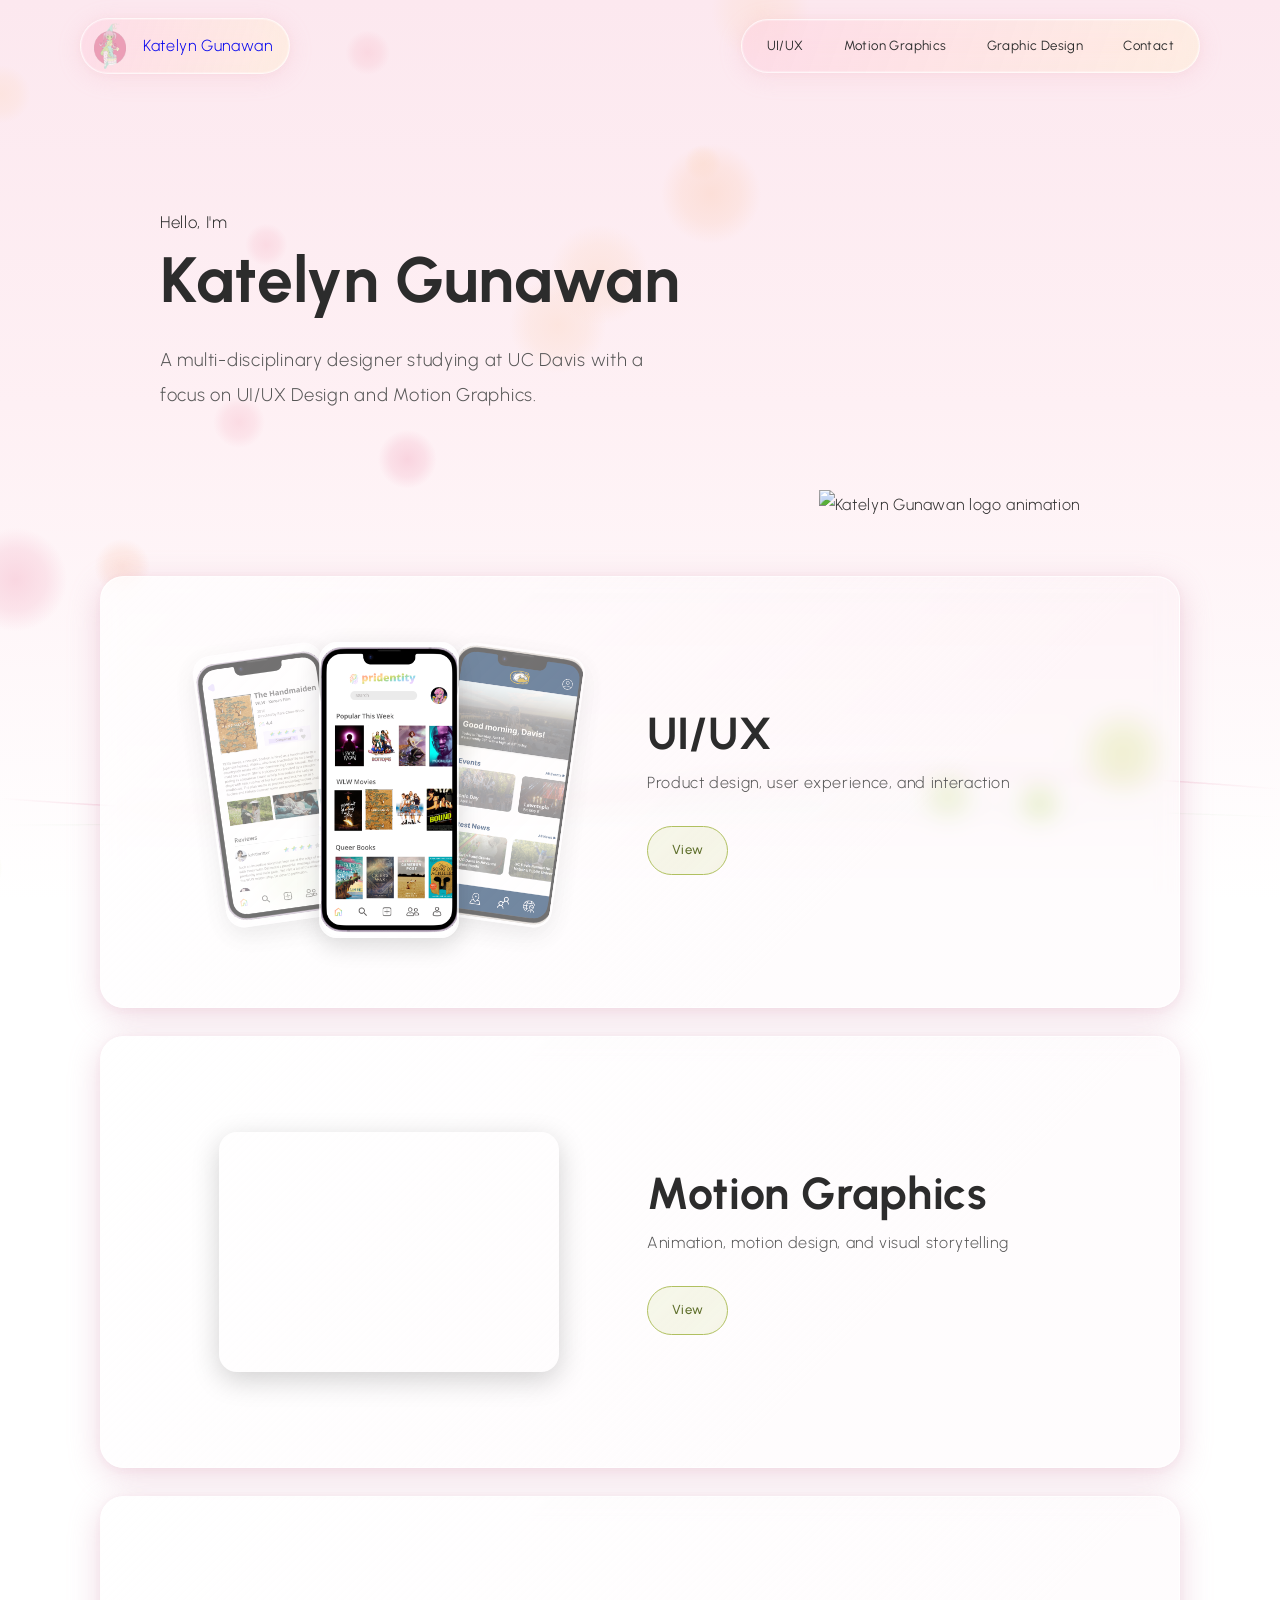
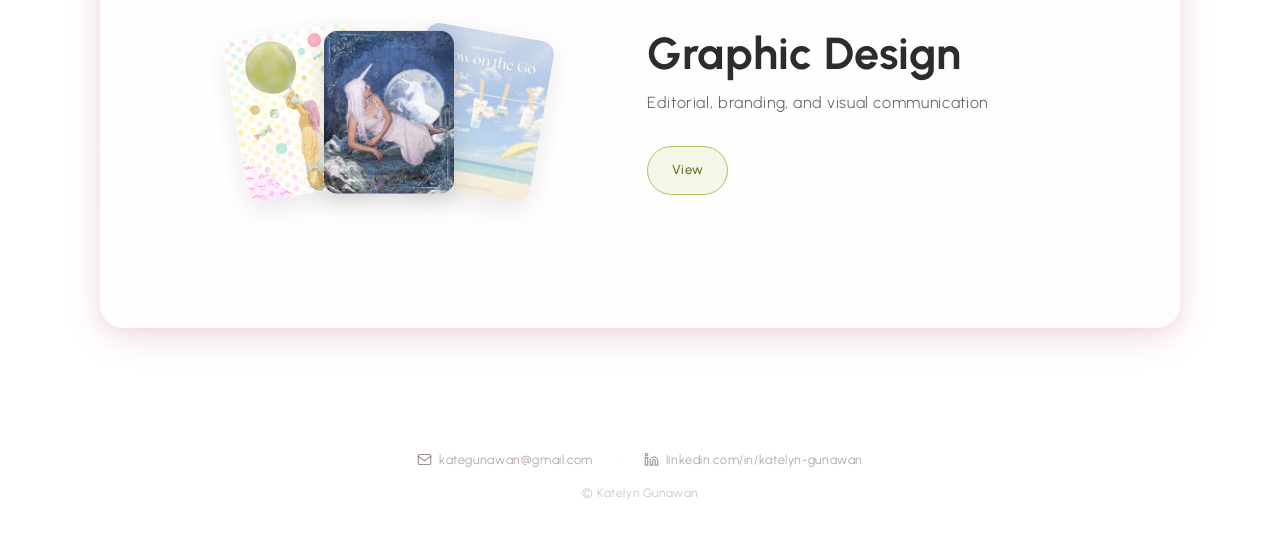
==== index.html @ 8eac316d "Update index.html" ====
<!DOCTYPE html>
<html lang="en">
<head>
  <meta charset="UTF-8" />
  <meta name="viewport" content="width=device-width, initial-scale=1.0" />
  <title>Katelyn Gunawan</title>
  <link rel="preconnect" href="https://fonts.googleapis.com" />
  <link rel="preconnect" href="https://fonts.gstatic.com" crossorigin />
  <link href="https://fonts.googleapis.com/css2?family=Urbanist:wght@300;400;500;600;700&display=swap" rel="stylesheet" />
  <style>
    *, *::before, *::after { box-sizing: border-box; margin: 0; padding: 0; }

    :root {
      --pink-bg: #f5dce2;
      --pink-card: rgba(240, 210, 220, 0.55);
      --pink-card-border: rgba(255, 255, 255, 0.55);
      --text-dark: #2c2c2c;
      --text-mid: #555;
      --green-btn: #7a9e6e;
      --green-btn-hover: #6a8e5e;
      --nav-glass: rgba(255, 255, 255, 0.35);
      --nav-border: rgba(255, 255, 255, 0.6);
      --bubble: rgba(255, 255, 255, 0.75);
    }

    html { scroll-behavior: smooth; }

    body {
      font-family: 'Urbanist', sans-serif;
      font-weight: 300;
      color: var(--text-dark);
      min-height: 100vh;
      overflow-x: hidden;
      position: relative;
      letter-spacing: 0.04em;
      line-height: 1.9;
    }

    /* ── CANVAS BG ── */
    #bg-canvas {
      position: fixed;
      inset: 0;
      width: 100%; height: 100%;
      z-index: -1;
      pointer-events: none;
    }

    /* ── NAV ── */
    nav {
      position: fixed;
      top: 0; left: 0; right: 0;
      z-index: 100;
      display: flex;
      justify-content: space-between;
      align-items: center;
      padding: 18px 80px;
    }

        .nav-logo {
      display: flex; align-items: center; gap: 10px;
      text-decoration: none;
      background: linear-gradient(110deg, rgba(252,210,225,0.55) 0%, rgba(255,243,210,0.45) 100%);
      backdrop-filter: blur(18px) saturate(1.4);
      -webkit-backdrop-filter: blur(18px) saturate(1.4);
      border: 1px solid rgba(255,255,255,0.70);
      border-radius: 100px;
      padding: 4px 16px 4px 6px;
      box-shadow: 0 4px 24px rgba(240,160,185,0.18), 0 1px 8px rgba(240,180,170,0.12),
                  0 0 0 1px rgba(255,255,255,0.25) inset;
    }
    .nav-logo img {
      height: 46px !important; width: 46px !important;
      object-fit: contain; object-position: center;
      display: block; flex-shrink: 0;
      transition: transform 0.3s ease;
    }

    .nav-pills {
      display: flex;
      gap: 0;
      list-style: none;
      background: linear-gradient(110deg, rgba(252,210,225,0.55) 0%, rgba(255,243,210,0.45) 100%);
      backdrop-filter: blur(18px) saturate(1.4);
      -webkit-backdrop-filter: blur(18px) saturate(1.4);
      border: 1px solid rgba(255,255,255,0.70);
      border-radius: 100px;
      padding: 5px;
      box-shadow:
        0 4px 24px rgba(240, 160, 185, 0.18),
        0 1px 8px rgba(240, 180, 170, 0.12),
        0 0 0 1px rgba(255,255,255,0.25) inset;
    }

    .nav-pills li a {
      display: block;
      padding: 8px 20px;
      border-radius: 100px;
      font-size: 0.83rem;
      font-weight: 400;
      color: var(--text-dark);
      text-decoration: none;
      position: relative;
      transition: color 0.2s;
      white-space: nowrap;
      letter-spacing: 0.03em;
    }

    .nav-pills li a.active,
    .nav-pills li a:hover {
      background: rgba(255, 248, 251, 0.9);
      box-shadow: 0 2px 12px rgba(0,0,0,0.08);
    }

    /* ── HERO ── */
    .hero {
      min-height: 60vh;
      display: flex;
      align-items: center;
      padding: 100px 100px 56px;
      position: relative;
    }

    .hero-left {
      flex: 1;
      max-width: 560px;
      padding-left: 60px;   /* ← nudge text right — increase for more */
    }

    .hero-eyebrow {
      font-size: 1.05rem;
      font-weight: 300;
      color: var(--text-dark);
      margin-bottom: 6px;
      letter-spacing: 0.04em;
    }

    .hero-name {
      font-family: 'Urbanist', sans-serif;
      font-size: clamp(2.8rem, 5vw, 4.2rem);
      font-weight: 700;
      color: var(--text-dark);
      line-height: 1.1;
      margin-bottom: 28px;
      white-space: nowrap;
    }

    .hero-desc {
      font-size: 1.15rem;
      color: var(--text-mid);
      line-height: 1.9;
      font-weight: 300;
      letter-spacing: 0.04em;
    }

    .hero-right {
      flex: 0 0 420px;
      display: flex;
      align-items: flex-end;
      justify-content: flex-end;
      height: 420px;
      margin-right: -60px;
    }
    .hero-right img {
      max-height: 420px;
      object-fit: contain;
    }

    .char-placeholder {
      width: 280px;
      height: 360px;
      display: flex;
      align-items: center;
      justify-content: center;
      font-size: 0.7rem;
      letter-spacing: 0.12em;
      text-transform: uppercase;
      color: rgba(160, 100, 120, 0.4);
      border: 1.5px dashed rgba(160, 100, 120, 0.25);
      border-radius: 16px;
    }

    /* ── PROJECT CARDS ── */
    .projects {
      padding: 0 100px 80px;
      display: flex;
      flex-direction: column;
      gap: 28px;
    }

    .project-card {
      background: linear-gradient(135deg, rgba(255,255,255,0.72) 0%, rgba(252,240,245,0.20) 70%);
      backdrop-filter: blur(10px);
      -webkit-backdrop-filter: blur(10px);
      border: 1px solid rgba(255,255,255,0.75);
      border-radius: 24px;
      display: flex;
      align-items: center;
      gap: 40px;
      padding: 55px 78px;
      text-decoration: none;
      color: inherit;
      transition: transform 0.3s ease, box-shadow 0.3s ease;
      box-shadow: 0 8px 32px rgba(210, 140, 170, 0.33), 0 2px 8px rgba(200, 120, 155, 0.08);
    }

    .project-card:hover {
      transform: translateY(-3px);
      box-shadow: 0 16px 48px rgba(210, 140, 170, 0.22), 0 4px 12px rgba(200, 120, 155, 0.12);
    }

    .card-media {
      flex: 0 0 420px;
      height: 320px;
      display: flex;
      align-items: center;
      justify-content: center;
      position: relative;
    }

    /* ── UI/UX: 3 phone screens, video swap on hover ── */
    .phone-stack {
      position: relative;
      width: 380px;             /* ← total width for 3 phones spread */
      height: 300px;
    }
    .phone-mockup {
      position: absolute;
      width: 130px;             /* ← individual phone width at rest */
      aspect-ratio: 9/19;
      border-radius: 18px;
      border: 2px solid rgba(255,255,255,0.7);
      overflow: hidden;
      box-shadow: 0 8px 24px rgba(0,0,0,0.14);
      transition: transform 0.4s ease, left 0.4s ease, right 0.4s ease,
                  top 0.4s ease, opacity 0.3s ease, width 0.4s ease;
    }
    .phone-mockup img,
    .phone-mockup video {
      width: 100%; height: 100%;
      object-fit: cover; display: block;
      border-radius: 16px;
      position: absolute; inset: 0;
      transition: opacity 0.35s ease;
    }
    .phone-mockup .vid   { opacity: 0; }
    .phone-mockup .still { opacity: 1; }
    .project-card:hover .phone-mockup .vid   { opacity: 1; }
    .project-card:hover .phone-mockup .still { opacity: 0; }
    /* default: stacked + tilted, side ones overlap behind center */
    .phone-mockup.main  { left: 50%; transform: translateX(-50%); z-index: 3; width: 140px; top: 0; }
    .phone-mockup.left  { left: 10px;  top: 6px; z-index: 2; transform: rotate(-8deg); opacity: 0.55; }
    .phone-mockup.right { right: 10px; top: 6px; z-index: 2; transform: rotate(8deg);  opacity: 0.55; }
    /* hover: straighten + spread with gap, no overlap
       3 phones × 130px + 2 gaps × 12px = 390px — fits in 380px stack */
    .project-card:hover .phone-mockup.left  { left: 0;   top: 0; transform: rotate(0deg); opacity: 1; width: 118px; }
    .project-card:hover .phone-mockup.main  { left: 50%; transform: translateX(-50%);     opacity: 1; width: 118px; top: 0; }
    .project-card:hover .phone-mockup.right { right: 0;  top: 0; transform: rotate(0deg); opacity: 1; width: 118px; }

    /* ── MOTION GRAPHICS: single looping video (landscape-ish) ── */
    .mg-media {
      width: 340px;
      height: 240px;
      border-radius: 18px;
      overflow: hidden;
      box-shadow: 0 8px 28px rgba(0,0,0,0.18);
      transition: box-shadow 0.35s ease;
    }
    .mg-media video {
      width: 100%; height: 100%; object-fit: cover; display: block;
      transition: transform 0.45s ease;
      transform-origin: center center;
    }
    .project-card:hover .mg-media video { transform: scale(1.18); }
    .project-card:hover .mg-media { box-shadow: 0 16px 48px rgba(0,0,0,0.26); }

    /* ── GRAPHIC DESIGN: 3 fanned portrait images ──
       Each image: 130px wide, aspect 4/5 → 163px tall
       Stack: 3×130 + 2×14 gap = 418px wide, 200px tall
       At rest: fanned with visible offset
       On hover: left@0, centre@144, right@288 → 14px gap each ✓ */
    .gd-stack {
      position: relative;
      width: 418px;
      height: 200px;
    }
    .gd-img {
      position: absolute;
      width: 130px;
      aspect-ratio: 4/5;
      border-radius: 14px;
      overflow: hidden;
      box-shadow: 0 8px 24px rgba(0,0,0,0.14);
      top: 50%;
      transition: transform 0.4s ease, left 0.4s ease, opacity 0.3s ease;
    }
    .gd-img img { width: 100%; height: 100%; object-fit: cover; display: block; }
    /* at rest: fanned with visible offset — overlap but not stacked */
    .gd-img.main  { left: 144px; transform: translateY(-50%) rotate(0deg);    z-index: 3; }
    .gd-img.left  { left: 55px;  transform: translateY(-50%) rotate(-10deg);  z-index: 2; opacity: 0.6; }
    .gd-img.right { left: 233px; transform: translateY(-50%) rotate(10deg);   z-index: 2; opacity: 0.6; }
    /* hover: spread to guaranteed no-overlap positions */
    .project-card:hover .gd-img.left  { left: 0px;   transform: translateY(-50%) rotate(0deg); opacity: 1; }
    .project-card:hover .gd-img.main  { left: 144px; transform: translateY(-50%) rotate(0deg); }
    .project-card:hover .gd-img.right { left: 288px; transform: translateY(-50%) rotate(0deg); opacity: 1; }

    .card-text { flex: 1; padding-left: 8px; }

    .card-title {
      font-family: 'Urbanist', sans-serif;
      font-size: clamp(2rem, 3.5vw, 3rem);
      font-weight: 700;
      color: var(--text-dark);
      line-height: 1.1;
      margin-bottom: 10px;
    }

    .card-subtitle {
      font-size: 1rem;
      color: var(--text-mid);
      margin-bottom: 28px;
      font-weight: 300;
      letter-spacing: 0.04em;
      line-height: 1.9;
    }

    /* Option C button — warm ghost green, fills sage on hover */
    .btn-case {
      display: inline-block;
      padding: 11px 24px;
      border-radius: 100px;
      border: 1.5px solid #b0c060;
      background: rgba(176,192,80,0.12);
      color: #5e6e2a;
      font-size: 0.82rem;
      font-weight: 500;
      letter-spacing: 0.02em;
      text-decoration: none;
      transition: background 0.2s, color 0.2s, border-color 0.2s;
      cursor: pointer;
    }
    .btn-case:hover {
      background: #c8d98a;
      color: #4a5820;
      border-color: #c8d98a;
    }

    /* ── FOOTER ── */
    footer {
      text-align: center;
      padding: 40px;
      font-size: 0.78rem;
      color: rgba(80, 50, 65, 0.45);
      letter-spacing: 0.05em;
    }

    @media (max-width: 900px) {
      .nav-pills li a { padding: 7px 13px; font-size: 0.75rem; }
      .hero { flex-direction: column; padding: 90px 40px 40px; gap: 32px; }
      .hero-name { white-space: normal; }
      .hero-right { flex: none; height: auto; margin-right: 0; }
      .projects { padding: 0 40px 60px; }
      .project-card { flex-direction: column; padding: 28px 32px; }
      .card-media { flex: none; height: 200px; }
    }

    /* ── HAMBURGER MENU ── */
    .hamburger {
      display: none;
      flex-direction: column;
      justify-content: center;
      gap: 5px;
      width: 38px; height: 38px;
      background: linear-gradient(110deg, rgba(252,210,225,0.55) 0%, rgba(255,243,210,0.45) 100%);
      backdrop-filter: blur(18px) saturate(1.4);
      -webkit-backdrop-filter: blur(18px) saturate(1.4);
      border: 1px solid rgba(255,255,255,0.70);
      border-radius: 50%;
      padding: 9px;
      cursor: pointer;
      box-shadow: 0 4px 24px rgba(240,160,185,0.18), 0 0 0 1px rgba(255,255,255,0.25) inset;
      transition: box-shadow 0.2s;
    }
    .hamburger span {
      display: block; width: 100%; height: 1.5px;
      background: var(--text-dark); border-radius: 2px;
      transition: transform 0.3s ease, opacity 0.3s ease;
    }
    .hamburger.open span:nth-child(1) { transform: translateY(6.5px) rotate(45deg); }
    .hamburger.open span:nth-child(2) { opacity: 0; }
    .hamburger.open span:nth-child(3) { transform: translateY(-6.5px) rotate(-45deg); }

    /* mobile dropdown menu */
    .mobile-menu {
      display: none;
      position: fixed;
      top: 70px; left: 16px; right: 16px;
      z-index: 99;
      background: linear-gradient(135deg, rgba(252,210,225,0.45) 0%, rgba(255,243,210,0.38) 100%);
      backdrop-filter: blur(24px) saturate(1.5);
      -webkit-backdrop-filter: blur(24px) saturate(1.5);
      border: 1px solid rgba(255,255,255,0.70);
      border-radius: 20px;
      padding: 8px;
      box-shadow: 0 8px 32px rgba(210,140,170,0.18), 0 2px 8px rgba(200,120,155,0.10),
                  0 0 0 1px rgba(255,255,255,0.25) inset;
      flex-direction: column; gap: 3px;
      animation: menuIn 0.25s cubic-bezier(0.22,1,0.36,1);
    }
    .mobile-menu.open { display: flex; }
    @keyframes menuIn {
      from { opacity: 0; transform: translateY(-10px) scale(0.97); }
      to   { opacity: 1; transform: translateY(0) scale(1); }
    }
    .mobile-menu a {
      display: block; padding: 12px 18px;
      border-radius: 14px;
      font-size: 0.9rem; font-weight: 400;
      color: var(--text-dark); text-decoration: none;
      letter-spacing: 0.03em;
      transition: background 0.2s;
    }
    .mobile-menu a:hover, .mobile-menu a.active {
      background: rgba(255,248,251,0.85);
      box-shadow: 0 2px 10px rgba(0,0,0,0.06);
    }

    @media (max-width: 768px) {
      .hamburger { display: flex; }
      .nav-pills  { display: none; }
      nav { padding: 16px 20px; }
      nav .nav-logo { padding: 5px !important; }
      nav .nav-logo img { height: 38px !important; width: 38px !important; }
      nav .nav-logo span { display: none !important; }
    }

    @media (max-width: 768px) {
      /* nav */

      /* hero */
      .hero { flex-direction: column-reverse; align-items: center; text-align: center; padding: 80px 24px 24px; gap: 16px; min-height: unset; }
      .hero-left { padding-left: 0; max-width: 100%; }
      .hero-eyebrow, .hero-desc { text-align: center; }
      .hero-desc { font-size: 0.9rem; }
      .hero-name { font-size: clamp(2rem, 8vw, 2.8rem); white-space: normal; text-align: center; }
      .hero-right { flex: none; width: 100%; display: flex; justify-content: center; height: auto; }
      .hero-right img { max-height: 240px; object-fit: contain; }

      /* cards */
      .projects { padding: 16px 28px 60px; gap: 16px; }
      .project-card { flex-direction: column; padding: 20px 18px; gap: 16px; align-items: center; }
      .card-media { flex: none; width: 100%; height: 130px; display: flex; align-items: center; justify-content: center; overflow: hidden; }
      .card-text { text-align: center; width: 100%; }
      .card-title { font-size: clamp(1.4rem, 6vw, 2rem); }
      .btn-case { display: block; width: fit-content; margin: 0 auto; }

      /* phone stack */
      .phone-stack { position: relative; width: 160px; height: 130px; margin: 0 auto; flex-shrink: 0; }
      .phone-mockup { width: 58px; border-radius: 12px; }
      .phone-mockup.main  { left: 50%; transform: translateX(-50%); width: 64px; top: 0; }
      .phone-mockup.left  { left: 6px;  top: 4px; transform: rotate(-8deg); opacity: 0.55; }
      .phone-mockup.right { right: 6px; top: 4px; transform: rotate(8deg);  opacity: 0.55; }
      .project-card:hover .phone-mockup.left  { left: 6px;  top: 4px; transform: rotate(-8deg); width: 58px; }
      .project-card:hover .phone-mockup.main  { left: 50%; transform: translateX(-50%); width: 64px; }
      .project-card:hover .phone-mockup.right { right: 6px; top: 4px; transform: rotate(8deg); width: 58px; }

      /* MG */
      .mg-media { width: 160px; height: 110px; margin: 0 auto; flex-shrink: 0; }

      /* GD stack */
      .gd-stack { width: 210px; height: 160px; margin: 0 auto; flex-shrink: 0; }
      .gd-img { width: 76px; }
      .gd-img.main  { left: 67px;  transform: translateY(-50%) rotate(0deg); }
      .gd-img.left  { left: 10px;  transform: translateY(-50%) rotate(-10deg); }
      .gd-img.right { left: 124px; transform: translateY(-50%) rotate(10deg); }
      .project-card:hover .gd-img.left  { left: 10px;  transform: translateY(-50%) rotate(-10deg); opacity: 0.6; }
      .project-card:hover .gd-img.main  { left: 67px;  transform: translateY(-50%) rotate(0deg); }
      .project-card:hover .gd-img.right { left: 124px; transform: translateY(-50%) rotate(10deg); opacity: 0.6; }
    }

    
    @media (max-width: 480px) {
      nav .nav-logo img { height: 38px !important; width: 38px !important; }
    }
  </style>
</head>
<body>

  <canvas id="bg-canvas"></canvas>

  <!-- NAV -->
  <nav>
    <a class="nav-logo" href="index.html">
      <img src="logo.png" alt="Katelyn Gunawan logo" />
      <span>Katelyn Gunawan</span>
    </a>
    <ul class="nav-pills" id="navPills">
      <li><a href="uiux.html">UI/UX</a></li>
      <li><a href="motiongraphics.html">Motion Graphics</a></li>
      <li><a href="graphicdesigns.html">Graphic Design</a></li>
      <li><a href="contact.html">Contact</a></li>
    </ul>
    <!-- hamburger — mobile only -->
    <button class="hamburger" id="hamburger" aria-label="Menu">
      <span></span><span></span><span></span>
    </button>
  </nav>
  <!-- mobile dropdown -->
  <div class="mobile-menu" id="mobileMenu">
    <a href="uiux.html">UI/UX</a>
    <a href="motiongraphics.html">Motion Graphics</a>
    <a href="graphicdesigns.html">Graphic Design</a>
    <a href="contact.html">Contact</a>
  </div>

  <!-- HERO -->
  <section class="hero">
    <div class="hero-left">
      <p class="hero-eyebrow">Hello, I'm</p>
      <h1 class="hero-name">Katelyn Gunawan</h1>
      <p class="hero-desc">A multi-disciplinary designer studying at UC Davis with a focus on UI/UX Design and Motion Graphics.</p>
    </div>

    <div class="hero-right">
      <!-- Logo GIF -->
      <img src="https://res.cloudinary.com/mlgdapwx/image/upload/v1786666197/logogif.gif" alt="Katelyn Gunawan logo animation" style="object-fit:contain;">
    </div>
  </section>

  <!-- CATEGORY CARDS -->
  <div class="projects">

    <!-- UI/UX -->
    <a href="uiux.html" class="project-card">
      <div class="card-media">
        <div class="phone-stack">
          <div class="phone-mockup left">
            <img class="still" src="pridentity/hifi3.png" alt="" />
            <video class="vid" src="https://res.cloudinary.com/mlgdapwx/video/upload/v1786659098/hifivid2.mov" autoplay loop muted playsinline></video>
          </div>
          <div class="phone-mockup main">
            <img class="still" src="pridentity/hifi2.png" alt="" />
            <video class="vid" src="https://res.cloudinary.com/mlgdapwx/video/upload/v1786659102/hifivid1.mov" autoplay loop muted playsinline></video>
          </div>
          <div class="phone-mockup right">
            <img class="still" src="ucdavisapp/hifi1.png" alt="" />
            <video class="vid" src="https://res.cloudinary.com/mlgdapwx/video/upload/v1786659283/davishifivid1.mov" autoplay loop muted playsinline></video>
          </div>
        </div>
      </div>
      <div class="card-text">
        <h2 class="card-title">UI/UX</h2>
        <p class="card-subtitle">Product design, user experience, and interaction</p>
        <span class="btn-case">View</span>
      </div>
    </a>

    <!-- Motion Graphics -->
    <a href="motiongraphics.html" class="project-card">
      <div class="card-media">
        <div class="mg-media">
          <video src="https://res.cloudinary.com/mlgdapwx/video/upload/v1786655411/mlpsaturated.mp4" autoplay loop muted playsinline></video>
        </div>
      </div>
      <div class="card-text">
        <h2 class="card-title">Motion Graphics</h2>
        <p class="card-subtitle">Animation, motion design, and visual storytelling</p>
        <span class="btn-case">View</span>
      </div>
    </a>

    <!-- Graphic Design -->
    <a href="graphicdesigns.html" class="project-card">
      <div class="card-media">
        <div class="gd-stack">
          <div class="gd-img left"><img src="graphicdesigns/princessandpea/6.png" alt="" /></div>
          <div class="gd-img main"><img src="graphicdesigns/lastunicorn/killingmoon.png" alt="" /></div>
          <div class="gd-img right"><img src="graphicdesigns/kbeauty/glowonthego.png" alt="" /></div>
        </div>
      </div>
      <div class="card-text">
        <h2 class="card-title">Graphic Design</h2>
        <p class="card-subtitle">Editorial, branding, and visual communication</p>
        <span class="btn-case">View</span>
      </div>
    </a>

  </div>

  <footer>
  <div style="display:flex;align-items:center;justify-content:center;gap:24px;margin-bottom:10px;padding:0 40px;flex-wrap:wrap;">
    <a href="mailto:kategunawan@gmail.com" style="display:inline-flex;align-items:center;gap:7px;text-decoration:none;color:rgba(80,50,65,0.55);font-size:0.78rem;letter-spacing:0.05em;transition:color 0.2s;white-space:nowrap;" onmouseover="this.style.color='#c47a8a'" onmouseout="this.style.color='rgba(80,50,65,0.55)'">
      <svg width="15" height="15" viewBox="0 0 24 24" fill="none" stroke="currentColor" stroke-width="1.8" stroke-linecap="round" stroke-linejoin="round"><rect x="2" y="4" width="20" height="16" rx="2"/><path d="M2 7l10 7 10-7"/></svg>
      <span>kategunawan@gmail.com</span>
    </a>
    <span style="color:rgba(200,160,175,0.4);">·</span>
    <a href="https://www.linkedin.com/in/katelyn-gunawan-74b05734a" target="_blank" style="display:inline-flex;align-items:center;gap:7px;text-decoration:none;color:rgba(80,50,65,0.55);font-size:0.78rem;letter-spacing:0.05em;transition:color 0.2s;white-space:nowrap;" onmouseover="this.style.color='#c47a8a'" onmouseout="this.style.color='rgba(80,50,65,0.55)'">
      <svg width="15" height="15" viewBox="0 0 24 24" fill="none" stroke="currentColor" stroke-width="1.8" stroke-linecap="round" stroke-linejoin="round"><path d="M16 8a6 6 0 0 1 6 6v7h-4v-7a2 2 0 0 0-2-2 2 2 0 0 0-2 2v7h-4v-7a6 6 0 0 1 6-6z"/><rect x="2" y="9" width="4" height="12"/><circle cx="4" cy="4" r="2"/></svg>
      <span>linkedin.com/in/katelyn-gunawan</span>
    </a>
  </div>
  <p style="font-size:0.75rem;color:rgba(80,50,65,0.35);letter-spacing:0.05em;">© Katelyn Gunawan</p>
</footer>

  <script>
    const canvas = document.getElementById('bg-canvas');
    const ctx = canvas.getContext('2d');
    let W, H, scrollY = 0, mouse = { x: -999, y: -999 };

    function resize() {
      W = canvas.width = window.innerWidth;
      H = canvas.height = window.innerHeight;
    }
    resize();
    window.addEventListener('resize', resize);
    window.addEventListener('scroll', () => { scrollY = window.scrollY; });
    window.addEventListener('mousemove', e => { mouse.x = e.clientX; mouse.y = e.clientY; });
    window.addEventListener('mouseleave', () => { mouse.x = -999; mouse.y = -999; });

    const bubbles = [];
    const BUBBLE_COUNT = 38;

    function bubbleColor(normY) {
      /* transition to green happens sooner — at 0.25 instead of 0.45 */
      if (normY < 0.25) {
        const cols = [[250,210,220],[252,220,210],[248,205,218],[252,225,215]];
        return cols[Math.floor(Math.random() * cols.length)];
      } else {
        const cols = [[220,235,180],[228,235,175],[235,230,185],[225,232,178],[232,235,182]];
        return cols[Math.floor(Math.random() * cols.length)];
      }
    }

    for (let i = 0; i < BUBBLE_COUNT; i++) {
      const normY = Math.random();
      const [r, g, b] = bubbleColor(normY);
      bubbles.push({
        x: Math.random() * 1.2 - 0.1, y: normY, pageH: 2.8,
        r0: 14 + Math.random() * 38,
        drift: (Math.random() - 0.5) * 0.00055,       /* ← faster horizontal drift */
        floatSpeed: 0.00022 + Math.random() * 0.00032, /* ← faster float bob */
        floatAmp: 10 + Math.random() * 22,             /* ← bigger float amplitude */
        floatOffset: Math.random() * Math.PI * 2,
        alpha: 0.62 + Math.random() * 0.20,
        r, g, b, vx: 0, vy: 0,
      });
    }

    const wave = { amp: 18, freq: 0.0045, speed: 0.012, phase: 0, yBase: 0.88 };
    let t = 0;

    function draw() {
      t += 1;
      ctx.clearRect(0, 0, W, H);

      const grad = ctx.createLinearGradient(0, 0, 0, H);
      grad.addColorStop(0,    '#fce8ef');
      grad.addColorStop(0.45, '#fef0f4');
      grad.addColorStop(1,    '#ffffff');
      ctx.fillStyle = grad;
      ctx.fillRect(0, 0, W, H);

      bubbles.forEach(b => {
        const screenX = b.x * W;
        const pagePixelY = b.y * b.pageH * H;
        const screenY = pagePixelY - scrollY + Math.sin(t * b.floatSpeed * 60 + b.floatOffset) * b.floatAmp;
        if (screenY < -80 || screenY > H + 80) return;
        b.x += b.drift;
        if (b.x < -0.1) b.x = 1.1;
        if (b.x > 1.1) b.x = -0.1;
        const ddx = screenX - mouse.x, ddy = screenY - mouse.y;
        const md = Math.sqrt(ddx*ddx + ddy*ddy);
        if (md < 260 && md > 0) {
          /* repel away from cursor */
          const force = (260 - md) / 260 * 2.2;
          b.vx += (ddx / md) * force;
          b.vy += (ddy / md) * force;
        }
        b.vx *= 0.86; b.vy *= 0.86;
        const bx = b.x * W + b.vx;
        const by = screenY + b.vy;
        const fill = ctx.createRadialGradient(bx, by, 0, bx, by, b.r0);
        fill.addColorStop(0,   `rgba(${b.r},${b.g},${b.b},${b.alpha})`);
        fill.addColorStop(0.6, `rgba(${b.r},${b.g},${b.b},${b.alpha * 0.6})`);
        fill.addColorStop(1,   `rgba(${b.r},${b.g},${b.b},0)`);
        ctx.beginPath();
        ctx.arc(bx, by, b.r0, 0, Math.PI * 2);
        ctx.fillStyle = fill;
        ctx.fill();
      });

      wave.phase += wave.speed;
      const waveY = wave.yBase * H - scrollY * 0.15;
      ctx.save();
      ctx.beginPath();
      ctx.moveTo(0, waveY + Math.sin(wave.phase) * wave.amp);
      for (let x = 1; x <= W; x += 2) {
        const y = waveY + Math.sin(x * wave.freq + wave.phase) * wave.amp;
        ctx.lineTo(x, y);
      }
      const wg = ctx.createLinearGradient(0, 0, W, 0);
      wg.addColorStop(0,    'rgba(235,150,180,0)');
      wg.addColorStop(0.15, 'rgba(225,140,170,0.45)');
      wg.addColorStop(0.5,  'rgba(210,125,160,0.6)');
      wg.addColorStop(0.85, 'rgba(225,140,170,0.45)');
      wg.addColorStop(1,    'rgba(235,150,180,0)');
      ctx.strokeStyle = wg;
      ctx.lineWidth = 1.5;
      ctx.stroke();
      ctx.beginPath();
      ctx.moveTo(0, waveY + 24 + Math.sin(wave.phase * 0.8 + 1.2) * (wave.amp * 0.5));
      for (let x = 1; x <= W; x += 2) {
        const y = waveY + 24 + Math.sin(x * wave.freq * 0.85 + wave.phase * 0.8 + 1.2) * (wave.amp * 0.5);
        ctx.lineTo(x, y);
      }
      const wg2 = ctx.createLinearGradient(0, 0, W, 0);
      wg2.addColorStop(0,   'rgba(180,215,175,0)');
      wg2.addColorStop(0.2, 'rgba(165,205,160,0.3)');
      wg2.addColorStop(0.5, 'rgba(155,200,150,0.4)');
      wg2.addColorStop(0.8, 'rgba(165,205,160,0.3)');
      wg2.addColorStop(1,   'rgba(180,215,175,0)');
      ctx.strokeStyle = wg2;
      ctx.lineWidth = 1.2;
      ctx.stroke();
      ctx.restore();

      if (mouse.x > 0) {
        const mg = ctx.createRadialGradient(mouse.x, mouse.y, 0, mouse.x, mouse.y, 200);
        mg.addColorStop(0,   'rgba(250,185,210,0.22)');
        mg.addColorStop(0.5, 'rgba(250,185,210,0.08)');
        mg.addColorStop(1,   'rgba(250,185,210,0)');
        ctx.fillStyle = mg;
        ctx.beginPath();
        ctx.arc(mouse.x, mouse.y, 200, 0, Math.PI * 2);
        ctx.fill();
      }

      requestAnimationFrame(draw);
    }

    draw();

    /* ── HAMBURGER MENU ── */
    const hamburger = document.getElementById('hamburger');
    const mobileMenu = document.getElementById('mobileMenu');
    hamburger.addEventListener('click', () => {
      hamburger.classList.toggle('open');
      mobileMenu.classList.toggle('open');
    });
    // close when a link is clicked
    mobileMenu.querySelectorAll('a').forEach(a => {
      a.addEventListener('click', () => {
        hamburger.classList.remove('open');
        mobileMenu.classList.remove('open');
      });
    });
    // close on outside click
    document.addEventListener('click', e => {
      if (!hamburger.contains(e.target) && !mobileMenu.contains(e.target)) {
        hamburger.classList.remove('open');
        mobileMenu.classList.remove('open');
      }
    });
  </script>

  <!-- ── CUSTOM CURSOR + TRAIL ── -->
  <style>
    /* ── FADE-IN ON SCROLL ── */
    .fade-in {
      opacity: 0;
      transform: translateY(28px);
      transition: opacity 0.7s ease, transform 0.7s ease;
    }
    .fade-in.visible {
      opacity: 1;
      transform: translateY(0);
    }

    /* ── STAGGERED CARD DELAY ── */
    .project-card:nth-child(1) { transition-delay: 0s; }
    .project-card:nth-child(2) { transition-delay: 0.12s; }
    .project-card:nth-child(3) { transition-delay: 0.24s; }
  </style>

  <script>
    /* ── FADE-IN ON SCROLL (IntersectionObserver) ── */
    document.querySelectorAll('.project-card, .projects').forEach(el => {
      el.classList.add('fade-in');
    });

    const observer = new IntersectionObserver(entries => {
      entries.forEach(e => {
        if (e.isIntersecting) {
          e.target.classList.add('visible');
          observer.unobserve(e.target);
        }
      });
    }, { threshold: 0.1 });

    document.querySelectorAll('.fade-in').forEach(el => observer.observe(el));

    /* ── 3D CARD TILT removed ── */

    /* ── PARALLAX on hero GIF ── */
    const heroGif = document.querySelector('.hero-right img');
    window.addEventListener('scroll', () => {
      if (heroGif) {
        heroGif.style.transform = `translateY(${window.scrollY * 0.18}px)`;
      }
    });

  </script>
</body>
</html>
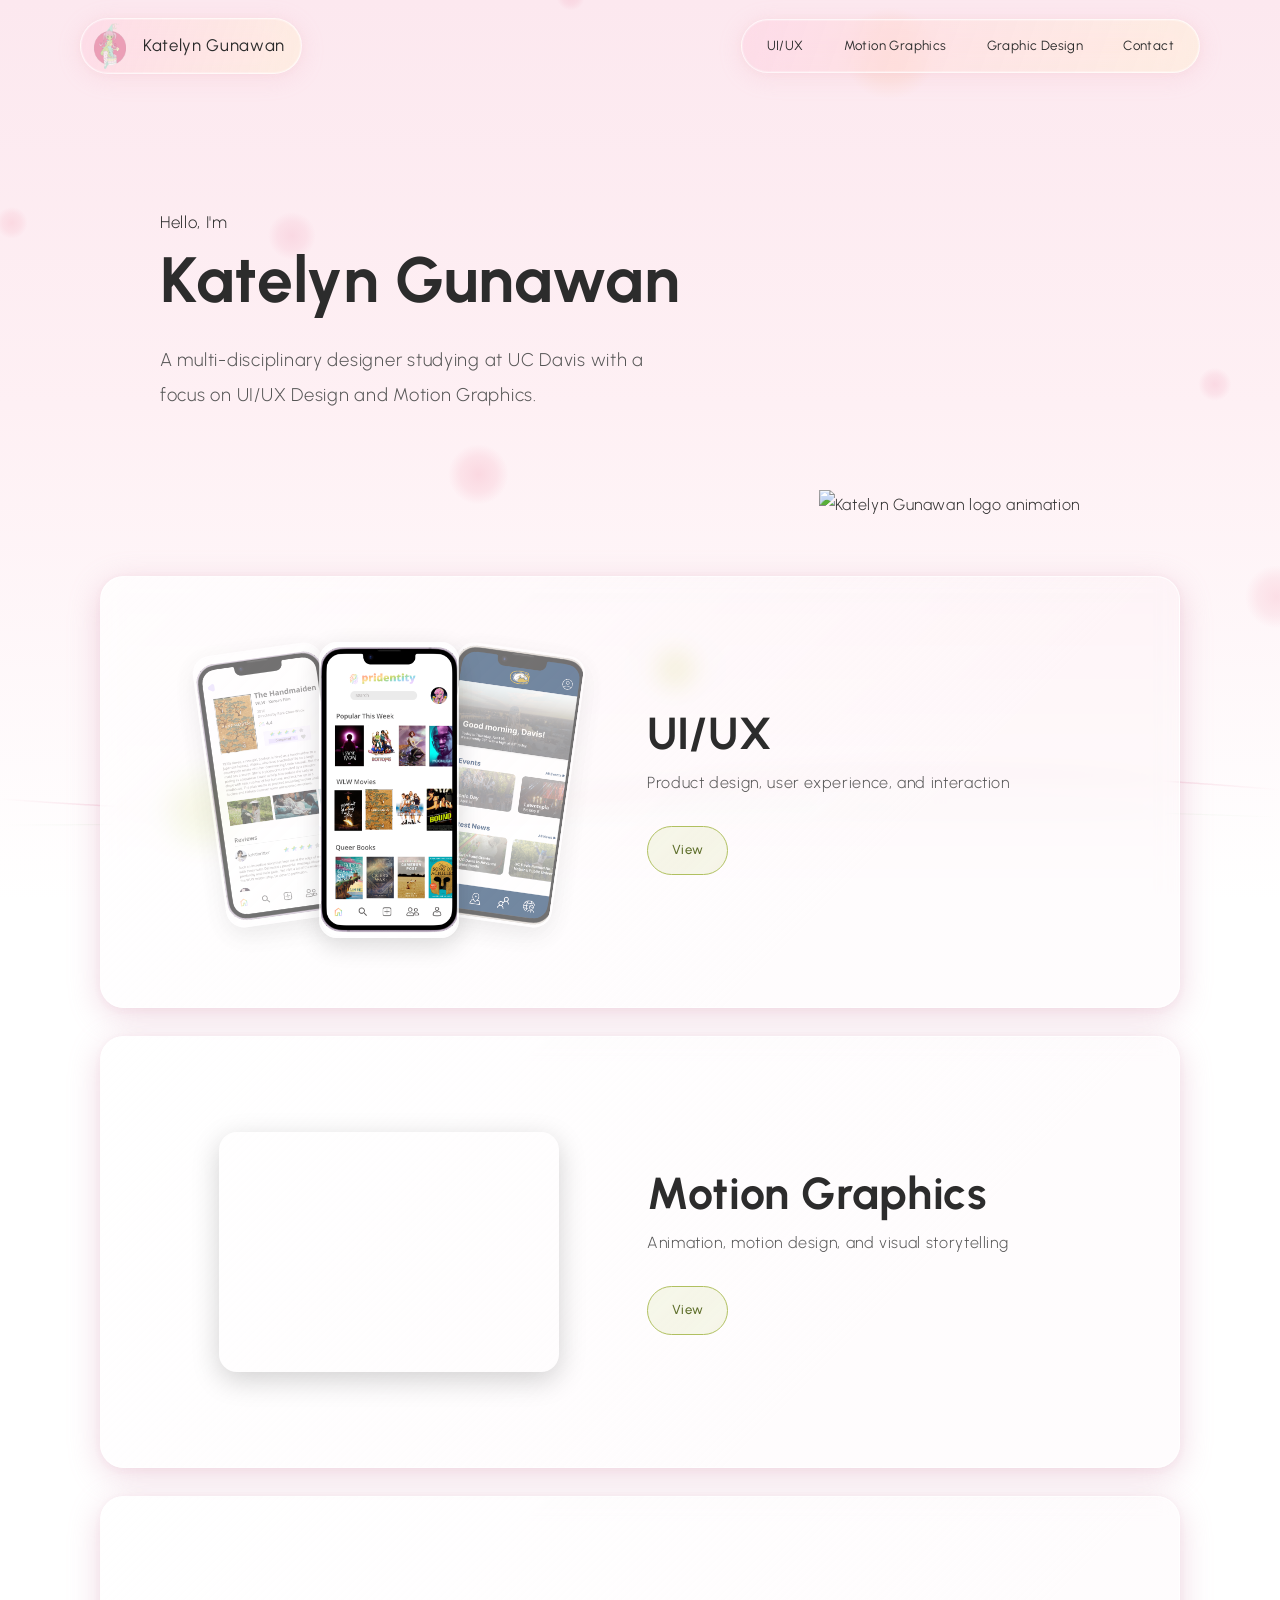
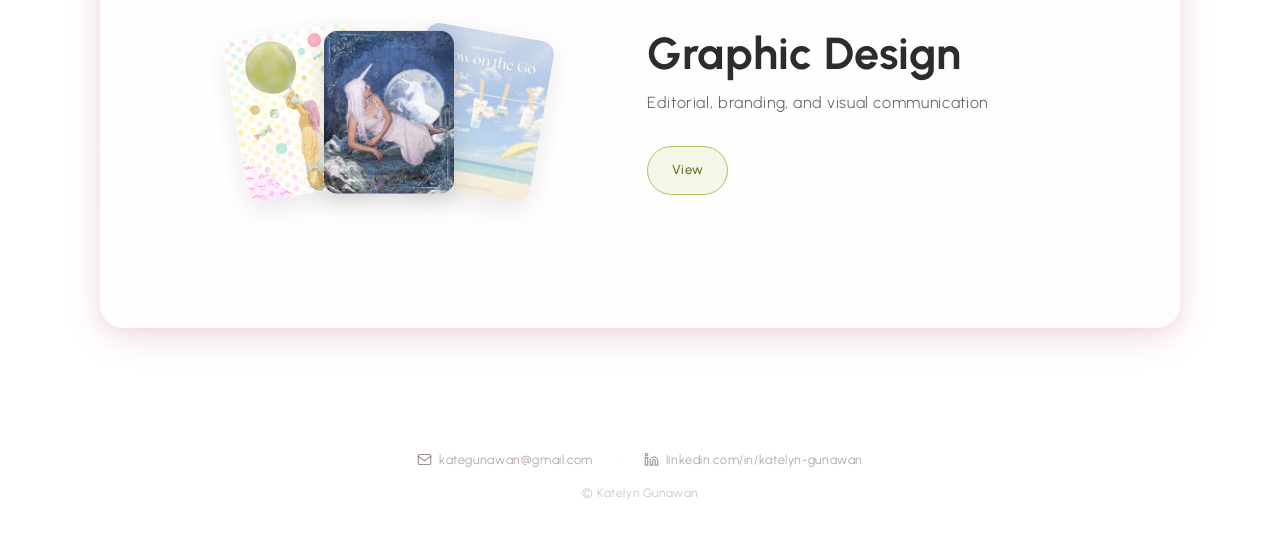
==== commit def38b23: "Update index.html" ====
--- a/index.html
+++ b/index.html
@@ -56,7 +56,7 @@
       padding: 18px 80px;
     }
 
-        .nav-logo {
+    .nav-logo {
       display: flex; align-items: center; gap: 10px;
       text-decoration: none;
       background: linear-gradient(110deg, rgba(252,210,225,0.55) 0%, rgba(255,243,210,0.45) 100%);
@@ -69,11 +69,19 @@
                   0 0 0 1px rgba(255,255,255,0.25) inset;
     }
     .nav-logo img {
-      height: 46px !important; width: 46px !important;
+      height: 46px; width: 46px;
       object-fit: contain; object-position: center;
       display: block; flex-shrink: 0;
       transition: transform 0.3s ease;
     }
+    .nav-logo span {
+      font-family: 'Urbanist', sans-serif;
+      font-size: 1.05rem; font-weight: 400;
+      color: var(--text-dark); letter-spacing: 0.04em;
+      transition: color 0.3s ease;
+    }
+    .nav-logo:hover img { transform: scale(1.15); }
+    .nav-logo:hover span { color: #7a9e6e; }
 
     .nav-pills {
       display: flex;
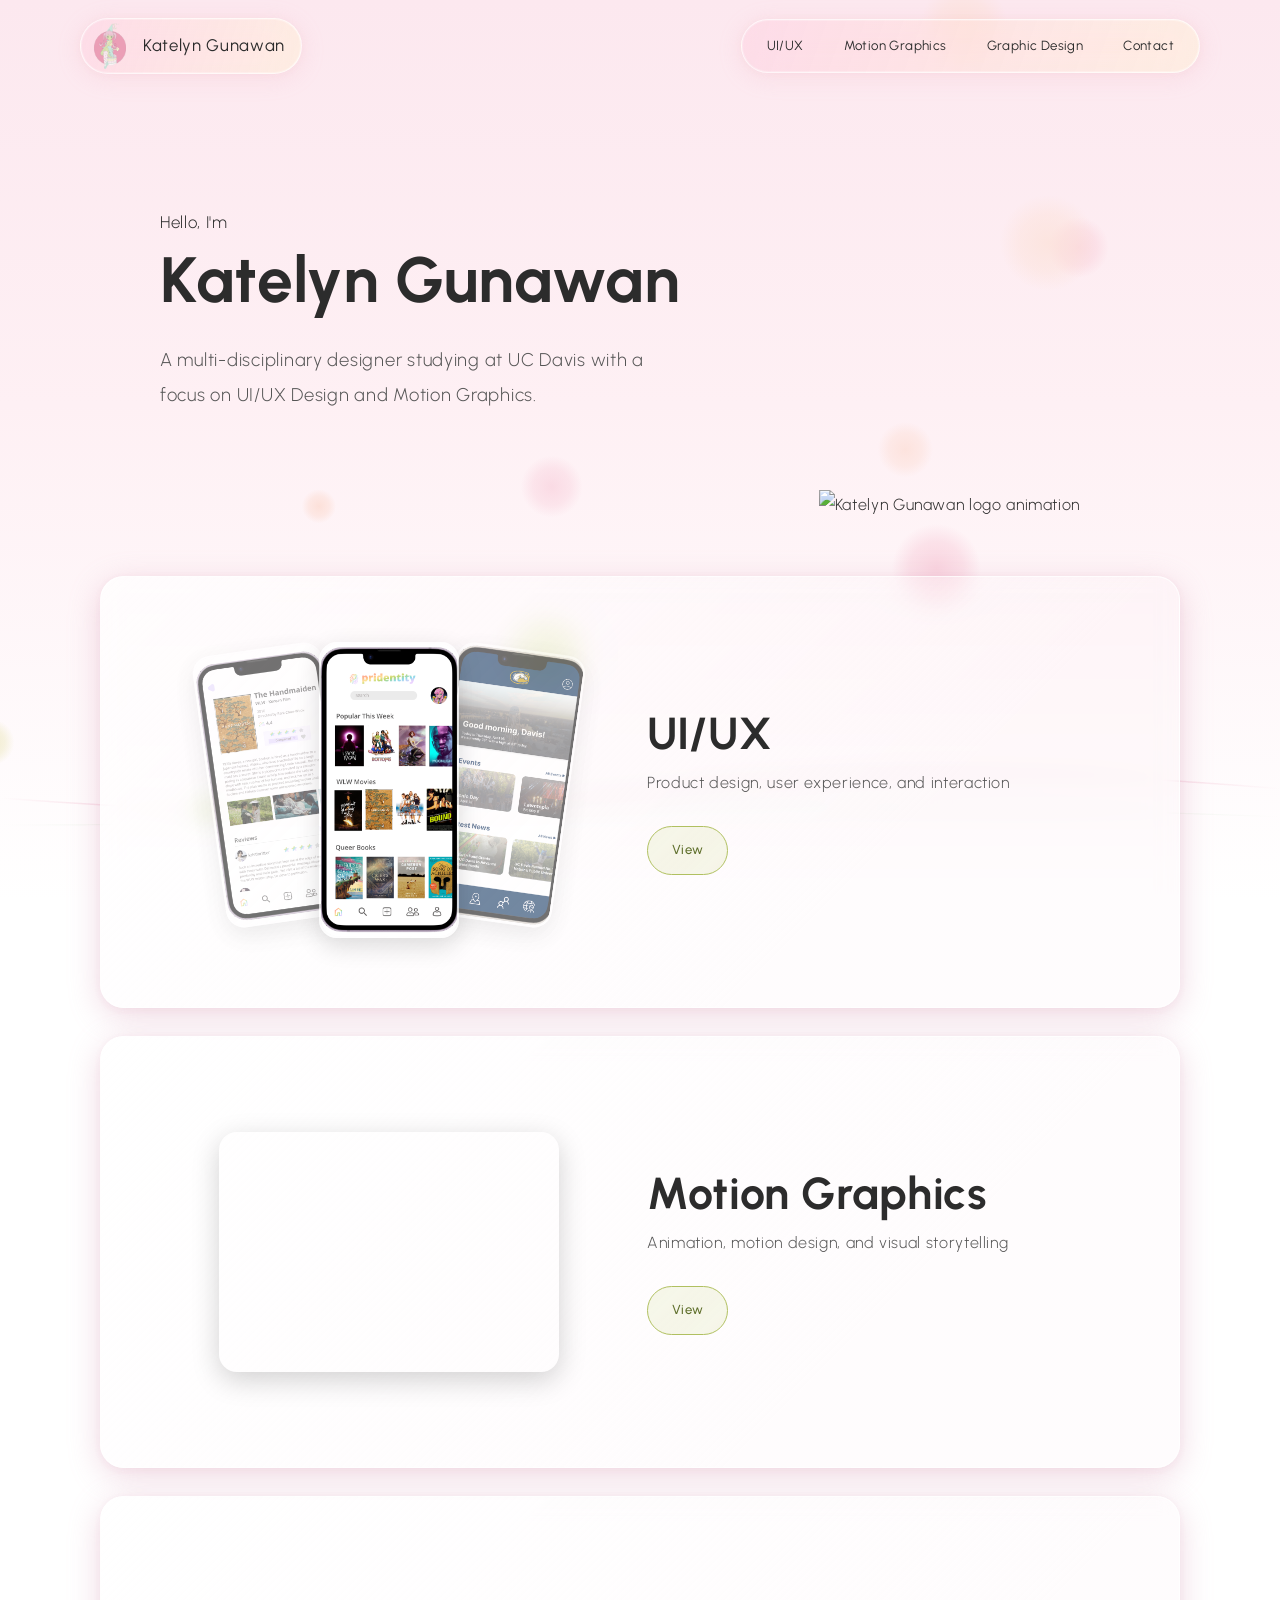
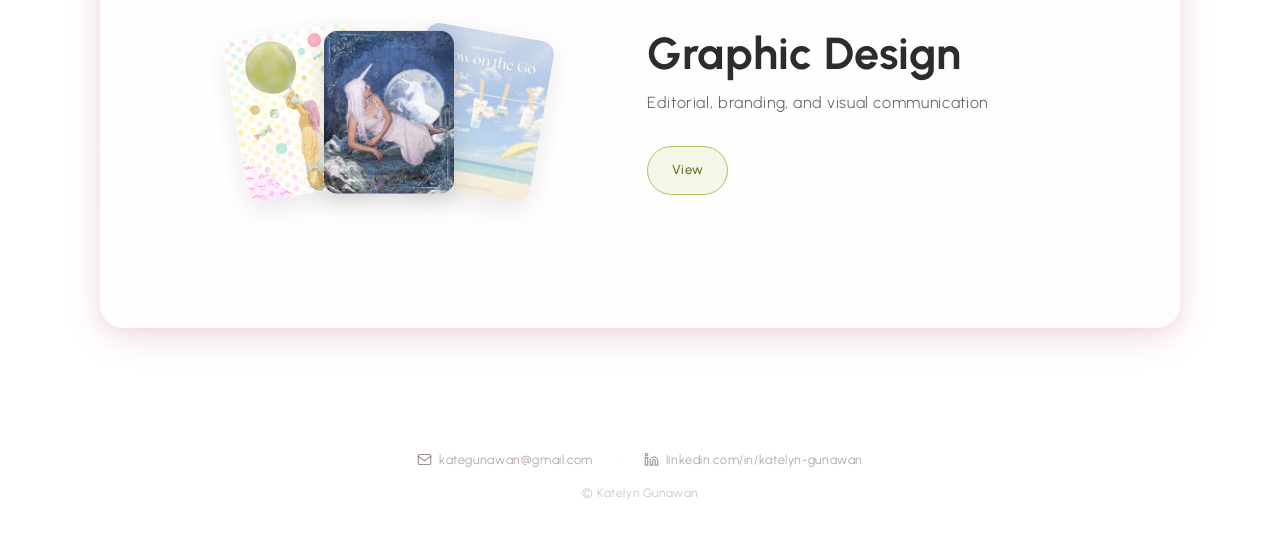
==== commit fa4ce71b: "Update index.html" ====
--- a/index.html
+++ b/index.html
@@ -530,7 +530,7 @@
 
     <div class="hero-right">
       <!-- Logo GIF -->
-      <img src="https://res.cloudinary.com/mlgdapwx/image/upload/v1786666197/logogif.gif" alt="Katelyn Gunawan logo animation" style="object-fit:contain;">
+      <img src="https://res.cloudinary.com/mlgdapwx/image/upload/v1786666197/https://f004.backblazeb2.com/file/Kattelyn-Portfolio-Files/logogif.gif" alt="Katelyn Gunawan logo animation" style="object-fit:contain;">
     </div>
   </section>
 
@@ -543,15 +543,15 @@
         <div class="phone-stack">
           <div class="phone-mockup left">
             <img class="still" src="pridentity/hifi3.png" alt="" />
-            <video class="vid" src="https://res.cloudinary.com/mlgdapwx/video/upload/v1786659098/hifivid2.mov" autoplay loop muted playsinline></video>
+            <video class="vid" src="https://f004.backblazeb2.com/file/Kattelyn-Portfolio-Files/hifivid2.mov" autoplay loop muted playsinline></video>
           </div>
           <div class="phone-mockup main">
             <img class="still" src="pridentity/hifi2.png" alt="" />
-            <video class="vid" src="https://res.cloudinary.com/mlgdapwx/video/upload/v1786659102/hifivid1.mov" autoplay loop muted playsinline></video>
+            <video class="vid" src="https://f004.backblazeb2.com/file/Kattelyn-Portfolio-Files/hifivid1.mov" autoplay loop muted playsinline></video>
           </div>
           <div class="phone-mockup right">
             <img class="still" src="ucdavisapp/hifi1.png" alt="" />
-            <video class="vid" src="https://res.cloudinary.com/mlgdapwx/video/upload/v1786659283/davishifivid1.mov" autoplay loop muted playsinline></video>
+            <video class="vid" src="https://f004.backblazeb2.com/file/Kattelyn-Portfolio-Files/davishifivid1.mov" autoplay loop muted playsinline></video>
           </div>
         </div>
       </div>
@@ -566,7 +566,7 @@
     <a href="motiongraphics.html" class="project-card">
       <div class="card-media">
         <div class="mg-media">
-          <video src="https://res.cloudinary.com/mlgdapwx/video/upload/v1786655411/mlpsaturated.mp4" autoplay loop muted playsinline></video>
+          <video src="https://f004.backblazeb2.com/file/Kattelyn-Portfolio-Files/mlpsaturated.mp4" autoplay loop muted playsinline></video>
         </div>
       </div>
       <div class="card-text">
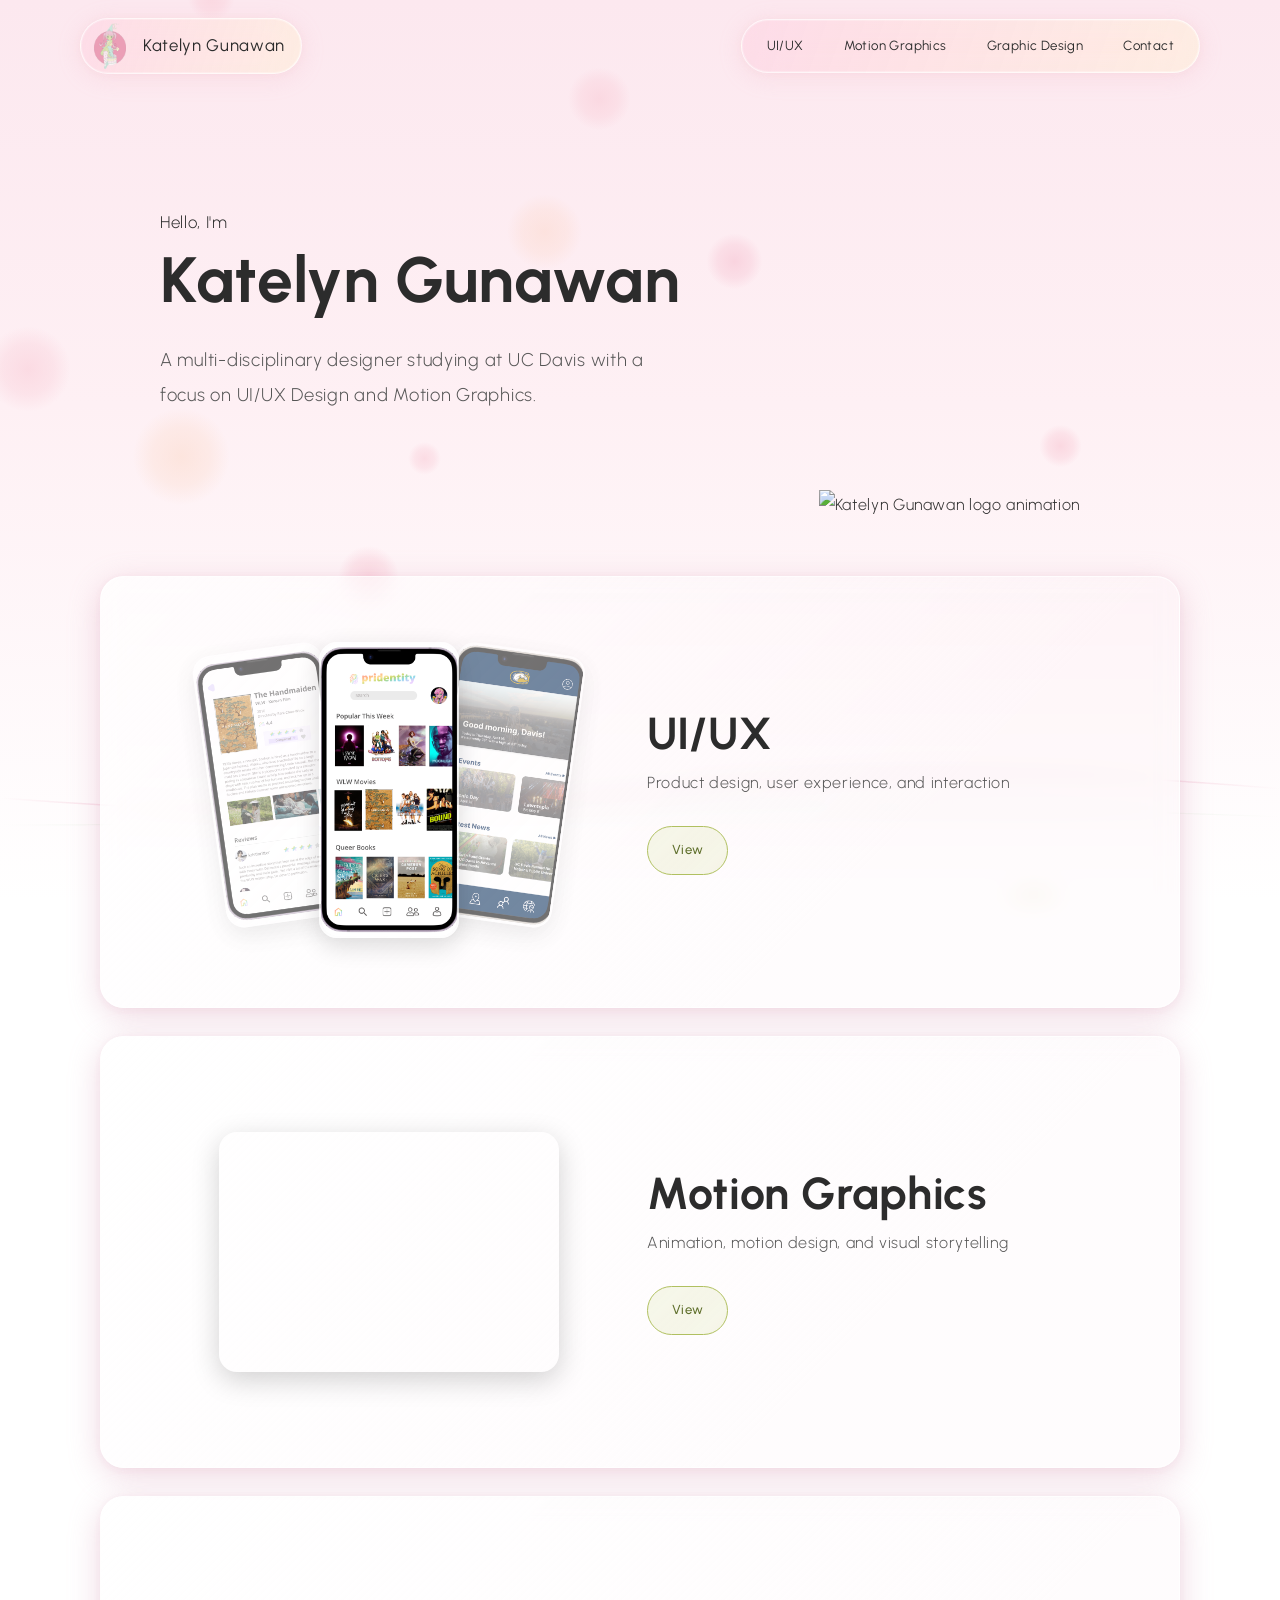
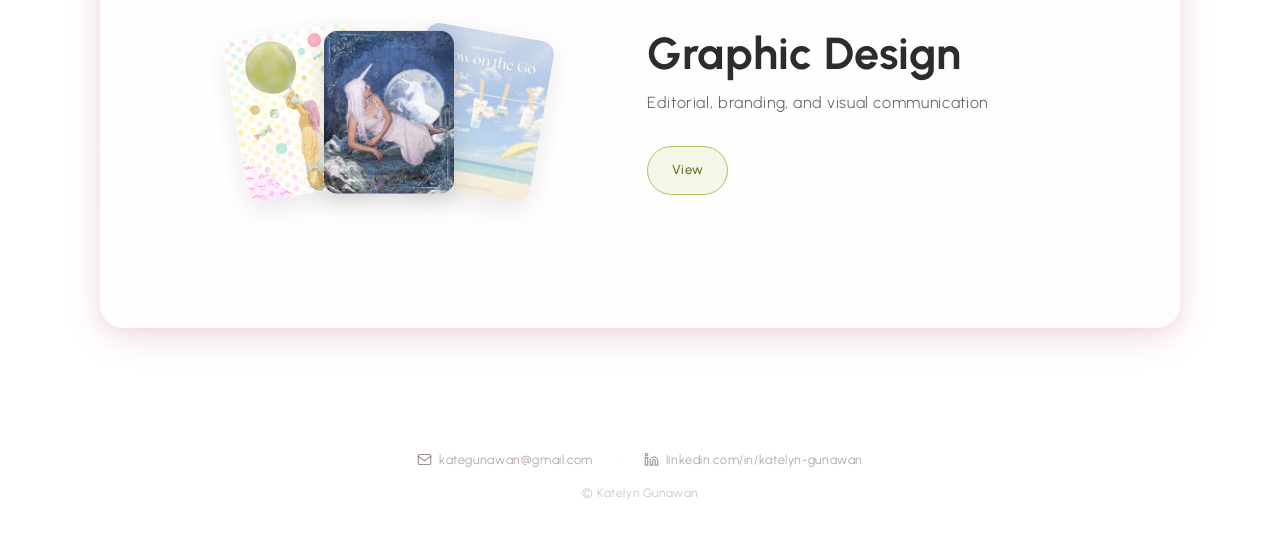
==== commit 2ec63131: "Update index.html" ====
--- a/index.html
+++ b/index.html
@@ -530,7 +530,7 @@
 
     <div class="hero-right">
       <!-- Logo GIF -->
-      <img src="https://res.cloudinary.com/mlgdapwx/image/upload/v1786666197/https://f004.backblazeb2.com/file/Kattelyn-Portfolio-Files/logogif.gif" alt="Katelyn Gunawan logo animation" style="object-fit:contain;">
+      <img src="https://f004.backblazeb2.com/file/Kattelyn-Portfolio-Files/logogif.gif" alt="Katelyn Gunawan logo animation" style="object-fit:contain;">
     </div>
   </section>
 
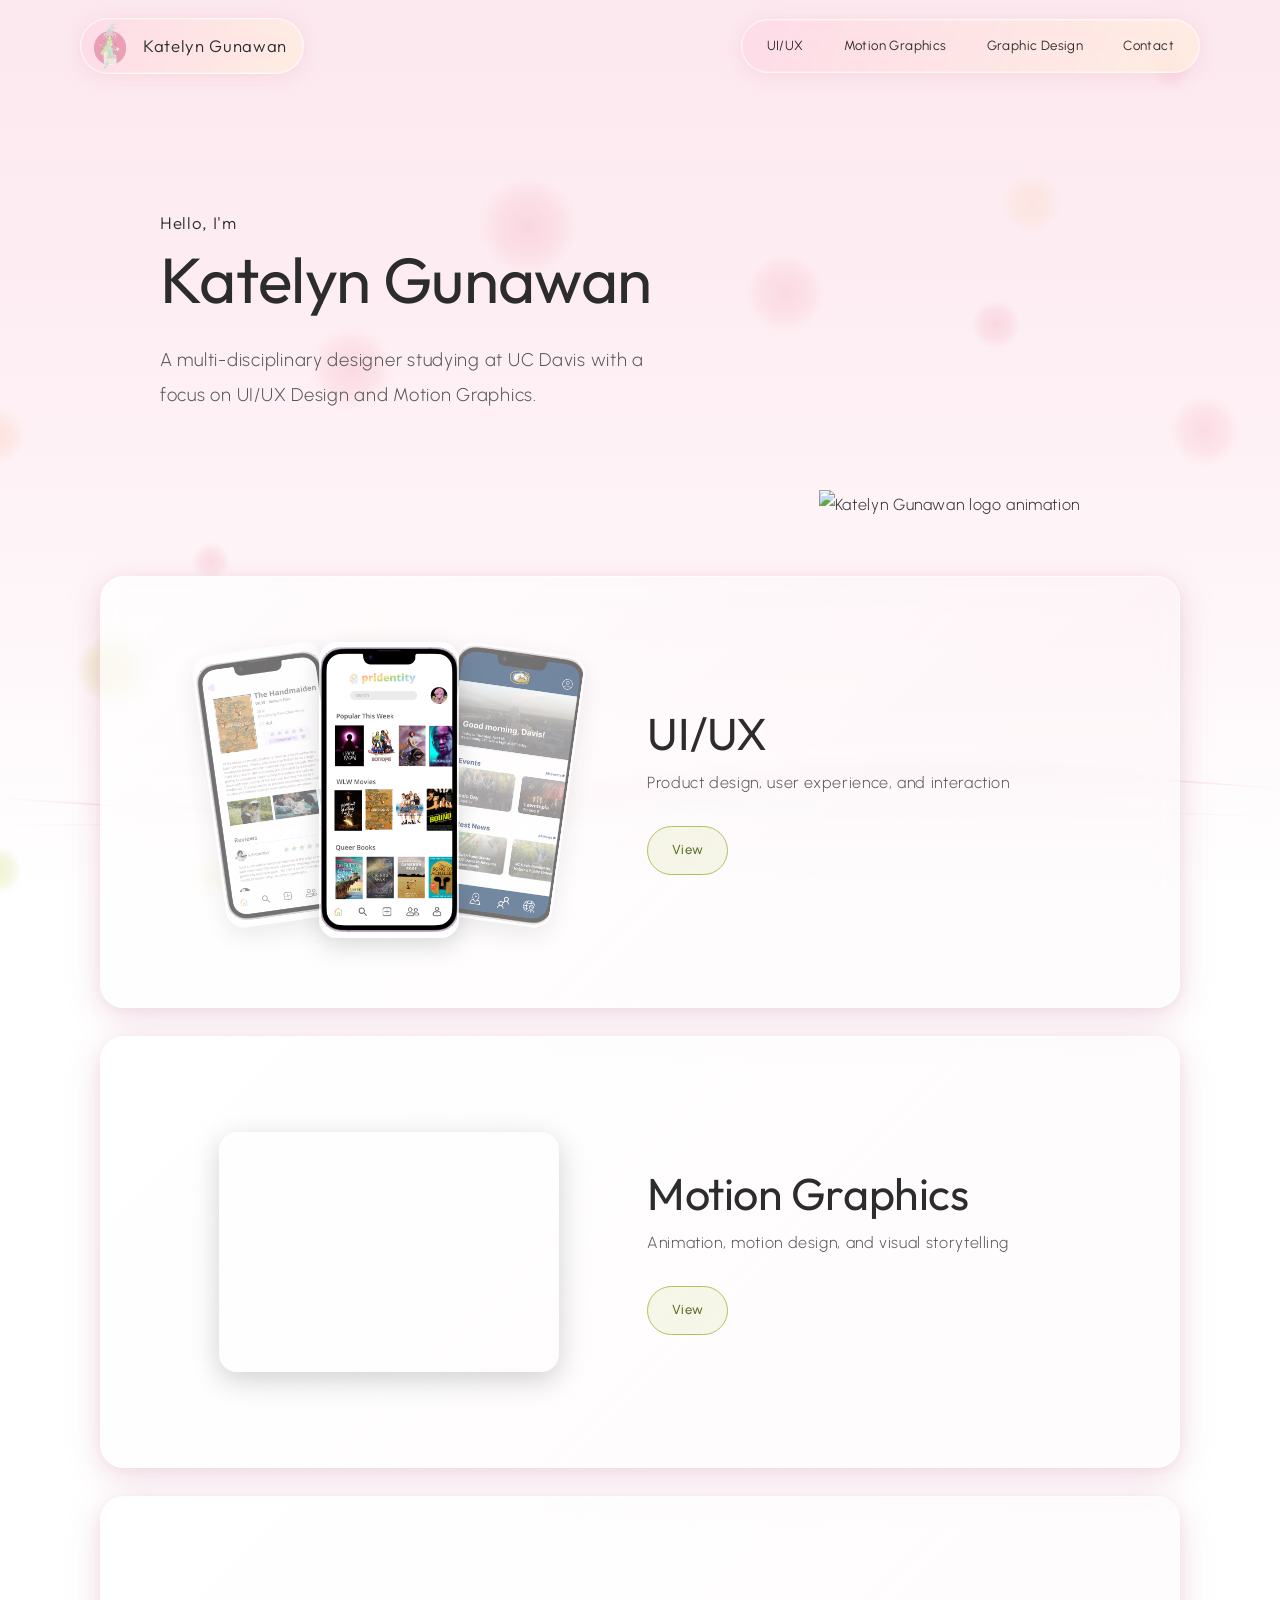
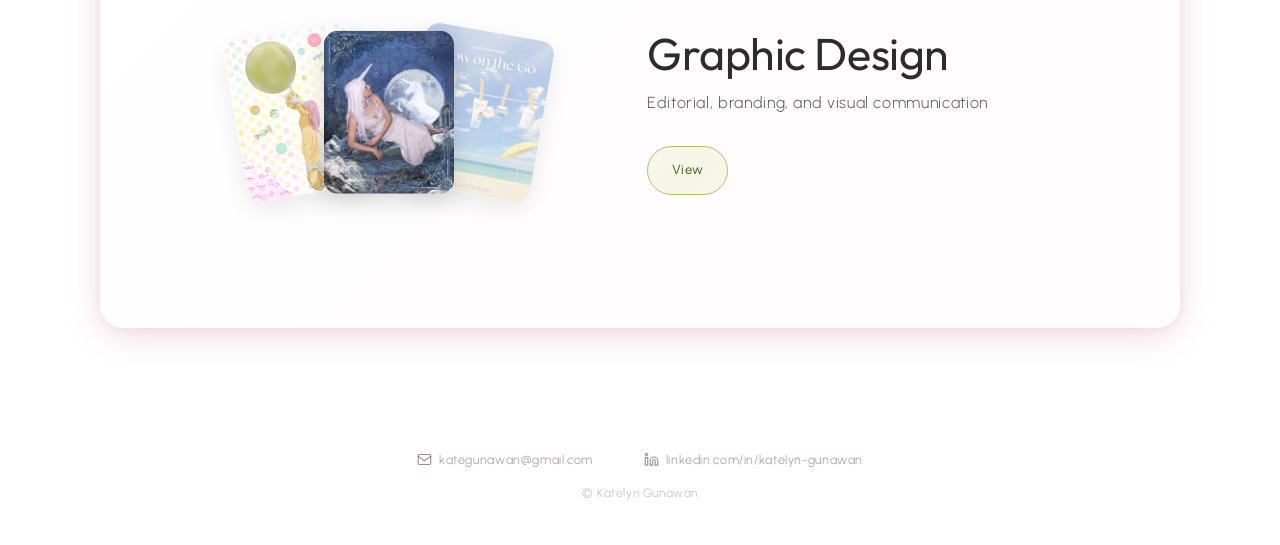
==== commit 1b105718: "Update case studies: Outfit headings sitewide, home-green buttons, live site heroes, scrolling lapto" ====
--- a/index.html
+++ b/index.html
@@ -1,12 +1,13 @@
 <!DOCTYPE html>
 <html lang="en">
 <head>
+  <script src="localmedia.js"></script>
   <meta charset="UTF-8" />
   <meta name="viewport" content="width=device-width, initial-scale=1.0" />
   <title>Katelyn Gunawan</title>
   <link rel="preconnect" href="https://fonts.googleapis.com" />
   <link rel="preconnect" href="https://fonts.gstatic.com" crossorigin />
-  <link href="https://fonts.googleapis.com/css2?family=Urbanist:wght@300;400;500;600;700&display=swap" rel="stylesheet" />
+  <link href="https://fonts.googleapis.com/css2?family=Outfit:wght@300;400;500&family=Urbanist:wght@300;400;500;600;700&display=swap" rel="stylesheet" />
   <style>
     *, *::before, *::after { box-sizing: border-box; margin: 0; padding: 0; }
 
@@ -75,8 +76,8 @@
       transition: transform 0.3s ease;
     }
     .nav-logo span {
-      font-family: 'Urbanist', sans-serif;
-      font-size: 1.05rem; font-weight: 400;
+      font-family: 'Outfit', sans-serif;
+      font-size: 1.05rem; font-weight: 300;
       color: var(--text-dark); letter-spacing: 0.04em;
       transition: color 0.3s ease;
     }
@@ -135,6 +136,7 @@
     }
 
     .hero-eyebrow {
+      font-family: 'Outfit', sans-serif;
       font-size: 1.05rem;
       font-weight: 300;
       color: var(--text-dark);
@@ -143,9 +145,10 @@
     }
 
     .hero-name {
-      font-family: 'Urbanist', sans-serif;
+      font-family: 'Outfit', sans-serif;
+      letter-spacing: -0.01em;
       font-size: clamp(2.8rem, 5vw, 4.2rem);
-      font-weight: 700;
+      font-weight: 400;
       color: var(--text-dark);
       line-height: 1.1;
       margin-bottom: 28px;
@@ -314,9 +317,10 @@
     .card-text { flex: 1; padding-left: 8px; }
 
     .card-title {
-      font-family: 'Urbanist', sans-serif;
+      font-family: 'Outfit', sans-serif;
+      letter-spacing: -0.01em;
       font-size: clamp(2rem, 3.5vw, 3rem);
-      font-weight: 700;
+      font-weight: 400;
       color: var(--text-dark);
       line-height: 1.1;
       margin-bottom: 10px;
@@ -346,7 +350,8 @@
       transition: background 0.2s, color 0.2s, border-color 0.2s;
       cursor: pointer;
     }
-    .btn-case:hover {
+    .btn-case:hover,
+    .project-card:hover .btn-case {
       background: #c8d98a;
       color: #4a5820;
       border-color: #c8d98a;
@@ -493,7 +498,118 @@
 </head>
 <body>
 
+  <!-- ── LOADING SCREEN (shows once per visit) ── -->
+  <div id="loader" aria-hidden="true">
+    <div class="loader-inner">
+      <p class="loader-name">Katelyn Gunawan</p>
+      <div class="loader-bar"><span class="loader-fill"></span></div>
+      <p class="loader-meta"><span>Loading portfolio</span><span class="loader-pct">0%</span></p>
+    </div>
+  </div>
+  <style>
+    #loader {
+      position: fixed;
+      inset: 0;
+      z-index: 9999;
+      display: flex;
+      align-items: center;
+      justify-content: center;
+      background: linear-gradient(180deg, #fce8ef 0%, #fef0f4 45%, #ffffff 100%);
+      transition: opacity 0.7s ease, visibility 0.7s ease;
+    }
+    #loader.done { opacity: 0; visibility: hidden; }
+    .loader-inner {
+      width: min(320px, 76vw);
+      text-align: center;
+      transition: transform 0.7s ease;
+    }
+    #loader.done .loader-inner { transform: translateY(-12px); }
+    .loader-name {
+      font-family: 'Outfit', sans-serif;
+      font-weight: 400;
+      font-size: 1.6rem;
+      letter-spacing: -0.01em;
+      color: var(--text-dark);
+      margin-bottom: 18px;
+      opacity: 0;
+      animation: loader-in 0.6s ease 0.1s forwards;
+    }
+    .loader-bar {
+      height: 3px;
+      border-radius: 3px;
+      background: rgba(255,255,255,0.8);
+      box-shadow: 0 0 0 1px rgba(210,140,170,0.18);
+      overflow: hidden;
+    }
+    .loader-fill {
+      display: block;
+      height: 100%;
+      width: 0%;
+      border-radius: inherit;
+      background: linear-gradient(90deg, #f0b3c6, #c8d98a);
+      box-shadow: 0 0 10px rgba(240,179,198,0.7);
+      transition: width 0.25s ease;
+    }
+    .loader-meta {
+      display: flex;
+      justify-content: space-between;
+      margin-top: 10px;
+      font-size: 0.72rem;
+      letter-spacing: 0.14em;
+      text-transform: uppercase;
+      color: rgba(80,50,65,0.55);
+    }
+    .loader-pct { font-variant-numeric: tabular-nums; }
+    @keyframes loader-in {
+      from { opacity: 0; transform: translateY(6px); }
+      to   { opacity: 1; transform: none; }
+    }
+  </style>
+  <script>
+    (function () {
+      var loader = document.getElementById('loader');
+      var seen = false;
+      try { seen = sessionStorage.getItem('kg-loaded') === '1'; } catch (e) {}
+      if (seen) { loader.remove(); return; }
+
+      var reduce = window.matchMedia('(prefers-reduced-motion: reduce)').matches;
+      var MIN = reduce ? 300 : 1600, MAX = 4000;
+      var fill = loader.querySelector('.loader-fill');
+      var pct = loader.querySelector('.loader-pct');
+      var start = performance.now(), ready = false, finished = false, shown = 0;
+
+      function finish() {
+        if (finished) return;
+        finished = true;
+        fill.style.width = '100%'; pct.textContent = '100%';
+        try { sessionStorage.setItem('kg-loaded', '1'); } catch (e) {}
+        setTimeout(function () {
+          loader.classList.add('done');
+          setTimeout(function () { loader.remove(); }, 800);
+        }, 250);
+      }
+
+      function tick(now) {
+        if (finished) return;
+        var t = Math.min((now - start) / MIN, 1);
+        var target = ready ? 100 * t : Math.min(90 * t, 90);
+        shown += (target - shown) * 0.15;
+        fill.style.width = shown.toFixed(1) + '%';
+        pct.textContent = Math.round(shown) + '%';
+        if ((ready && t >= 1) || now - start > MAX) return finish();
+        requestAnimationFrame(tick);
+      }
+      requestAnimationFrame(tick);
+
+      var fontsReady = document.fonts ? document.fonts.ready : Promise.resolve();
+      document.addEventListener('DOMContentLoaded', function () {
+        fontsReady.then(function () { ready = true; });
+      });
+    })();
+  </script>
+
   <canvas id="bg-canvas"></canvas>
+
 
   <!-- NAV -->
   <nav>
@@ -787,6 +903,90 @@
     .project-card:nth-child(1) { transition-delay: 0s; }
     .project-card:nth-child(2) { transition-delay: 0.12s; }
     .project-card:nth-child(3) { transition-delay: 0.24s; }
+
+    /* ── CARD REVEAL: slide in + scan-line shimmer ── */
+    .project-card { position: relative; }
+    .project-card.fade-in { transform: translateX(-48px); }
+    .project-card.fade-in:nth-child(even) { transform: translateX(48px); }
+    .project-card.fade-in.visible { transform: translateX(0); }
+    .project-card.fade-in.visible:hover { transform: translateY(-3px); }
+
+    .project-card::after {
+      content: "";
+      position: absolute;
+      inset: 0;
+      border-radius: inherit;
+      pointer-events: none;
+      opacity: 0;
+      z-index: 2;
+      background:
+        repeating-linear-gradient(0deg, rgba(255,255,255,0.12) 0 1px, transparent 1px 4px),
+        linear-gradient(180deg, transparent 40%, rgba(255,255,255,0.22) 47%, rgba(255,255,255,0.45) 50%, rgba(255,255,255,0.22) 53%, transparent 60%);
+      background-size: 100% 100%, 100% 300%;
+      background-position: 0 0, 0 100%;
+    }
+    /* scrolling down: light bar sweeps top → bottom; scrolling up: bottom → top */
+    .project-card.scan-down::after { animation: card-scan-down 1.4s ease-out forwards; }
+    .project-card.scan-up::after   { animation: card-scan-up 1.4s ease-out forwards; }
+    .project-card:nth-child(2).scan-down::after,
+    .project-card:nth-child(2).scan-up::after { animation-delay: 0.08s; }
+    .project-card:nth-child(3).scan-down::after,
+    .project-card:nth-child(3).scan-up::after { animation-delay: 0.16s; }
+
+    @keyframes card-scan-down {
+      0%   { opacity: 0; background-position: 0 0, 0 100%; }
+      12%  { opacity: 1; }
+      55%  { opacity: 1; }
+      100% { opacity: 0; background-position: 0 0, 0 0%; }
+    }
+    @keyframes card-scan-up {
+      0%   { opacity: 0; background-position: 0 0, 0 0%; }
+      12%  { opacity: 1; }
+      55%  { opacity: 1; }
+      100% { opacity: 0; background-position: 0 0, 0 100%; }
+    }
+
+    /* ── BORDER GLEAM on hover: soft white light runs along the edge ── */
+    .project-card::before {
+      content: "";
+      position: absolute;
+      inset: 0;
+      border-radius: inherit;
+      padding: 2.5px;
+      pointer-events: none;
+      background: conic-gradient(from var(--gleam-angle),
+        transparent 0deg,
+        rgba(255,255,255,0) 250deg,
+        rgba(255,220,235,0.9) 300deg,
+        #ffffff 330deg,
+        rgba(255,220,235,0.9) 345deg,
+        transparent 360deg);
+      -webkit-mask: linear-gradient(#000 0 0) content-box, linear-gradient(#000 0 0);
+      -webkit-mask-composite: xor;
+              mask: linear-gradient(#000 0 0) content-box exclude, linear-gradient(#000 0 0);
+      filter: drop-shadow(0 0 6px rgba(255,255,255,0.95)) drop-shadow(0 0 12px rgba(240,170,200,0.6));
+      opacity: 0;
+      transition: opacity 0.3s ease;
+    }
+    @property --gleam-angle {
+      syntax: '<angle>';
+      inherits: false;
+      initial-value: 0deg;
+    }
+    .project-card:hover::before {
+      opacity: 1;
+      animation: border-gleam 2.2s linear infinite;
+    }
+    @keyframes border-gleam {
+      to { --gleam-angle: 360deg; }
+    }
+
+    @media (prefers-reduced-motion: reduce) {
+      .project-card::before { display: none; }
+      .project-card.fade-in,
+      .project-card.fade-in:nth-child(even) { transform: none; }
+      .project-card::after { display: none; }
+    }
   </style>
 
   <script>
@@ -806,6 +1006,30 @@
 
     document.querySelectorAll('.fade-in').forEach(el => observer.observe(el));
 
+    /* ── SCAN-LINE SHIMMER: replays every time a card scrolls into view ── */
+    let lastY = window.scrollY, scrollDir = 'down';
+    window.addEventListener('scroll', () => {
+      const y = window.scrollY;
+      if (y !== lastY) scrollDir = y > lastY ? 'down' : 'up';
+      lastY = y;
+    }, { passive: true });
+
+    const scanObserver = new IntersectionObserver(entries => {
+      entries.forEach(e => {
+        if (!e.isIntersecting) return;
+        const card = e.target;
+        card.classList.remove('scan-down', 'scan-up');
+        void card.offsetWidth; /* restart the animation */
+        card.classList.add('scan-' + scrollDir);
+      });
+    }, { threshold: 0.35 });
+    document.querySelectorAll('.project-card').forEach(c => {
+      c.addEventListener('animationend', ev => {
+        if (ev.animationName.startsWith('card-scan')) c.classList.remove('scan-down', 'scan-up');
+      });
+      scanObserver.observe(c);
+    });
+
     /* ── 3D CARD TILT removed ── */
 
     /* ── PARALLAX on hero GIF ── */
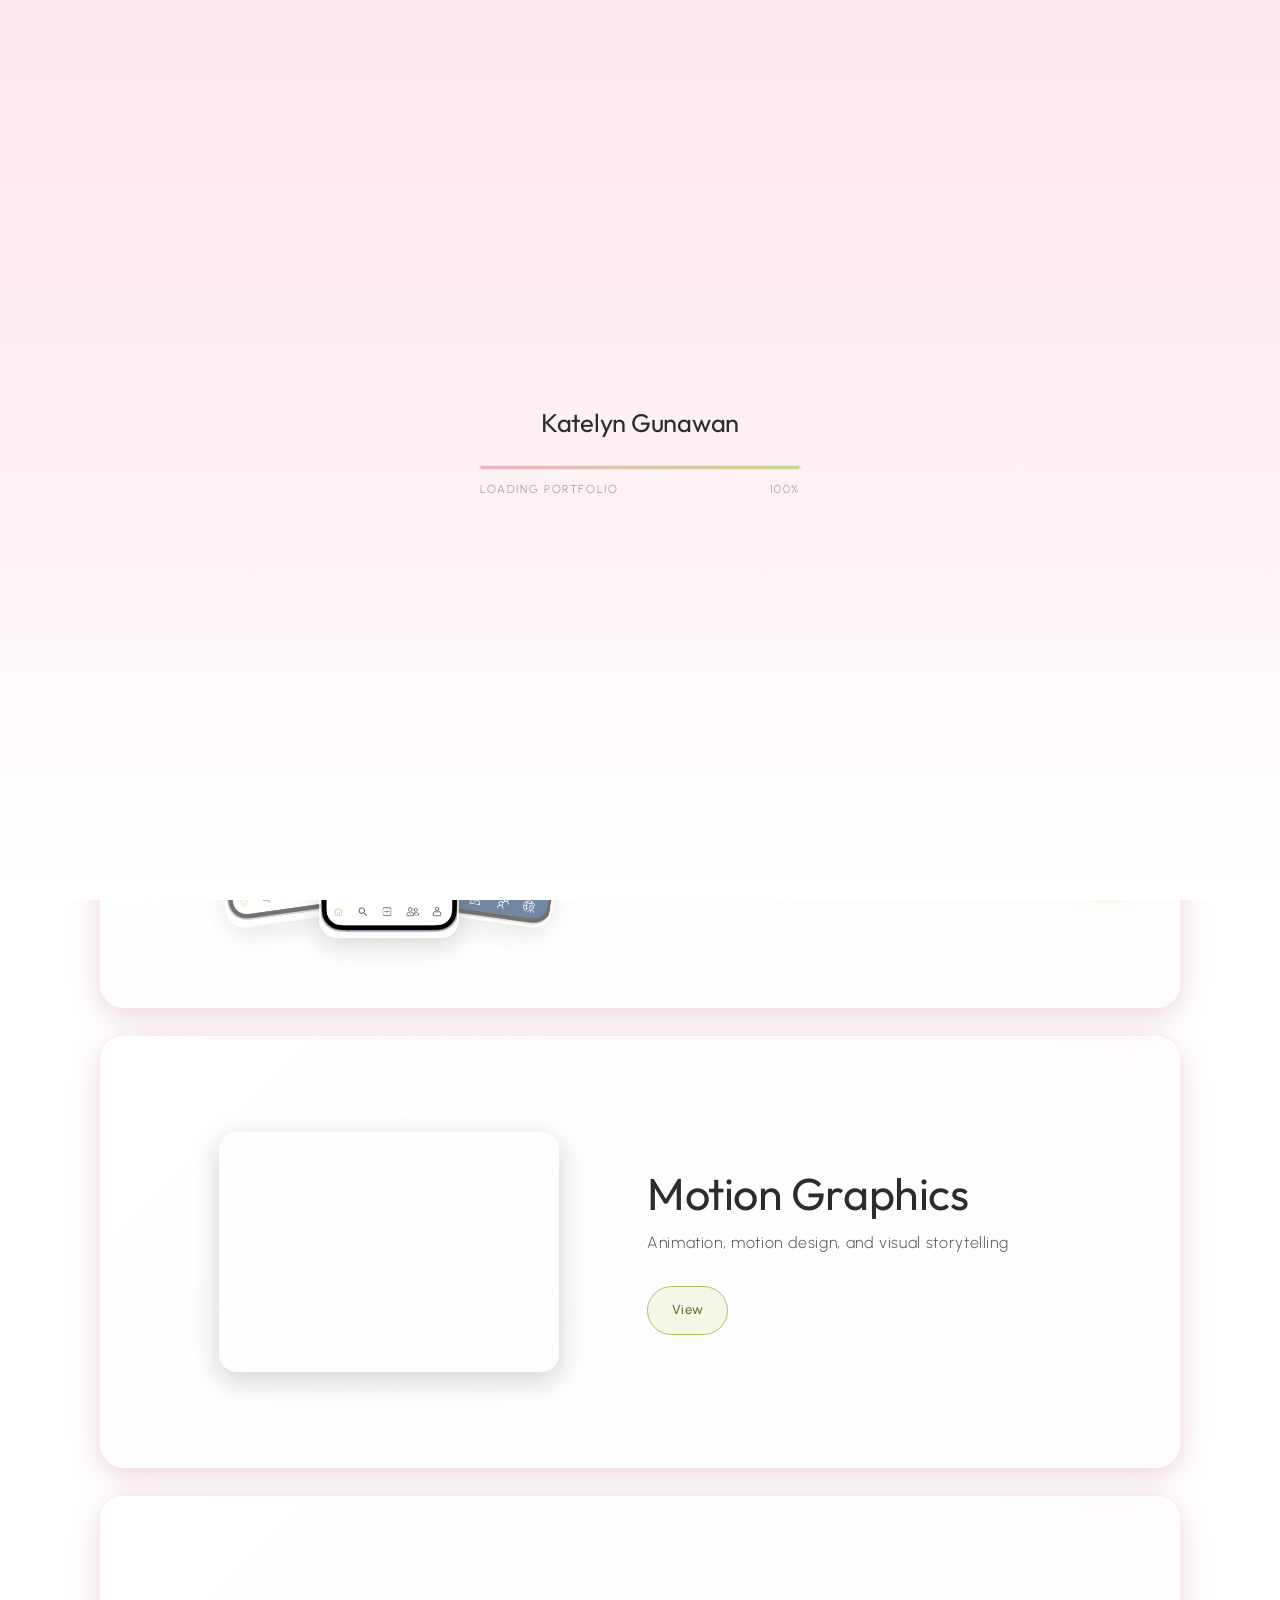
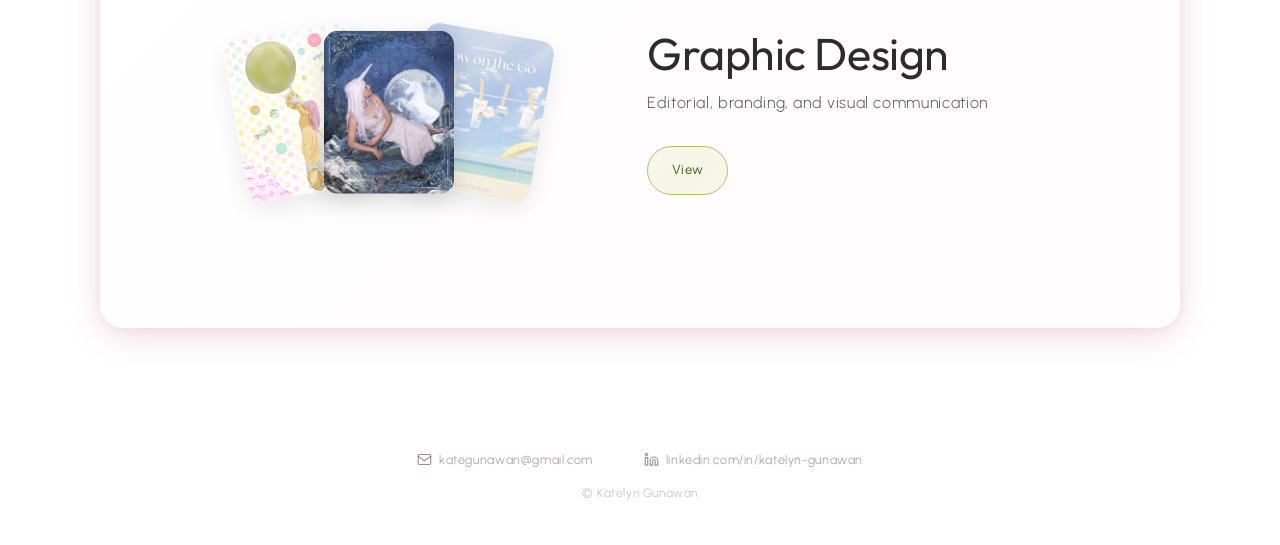
==== commit 1ccca7ae: "Square UI/UX card grid with home card effects, site-wide border gleam, page subtitles, Metro reach s" ====
--- a/index.html
+++ b/index.html
@@ -494,6 +494,44 @@
     @media (max-width: 480px) {
       nav .nav-logo img { height: 38px !important; width: 38px !important; }
     }
+  </style>
+  <link rel="stylesheet" href="gleam.css" />
+  <style>
+    /* ══ HERO PLAY: glossy name (4), depth parallax + bubbles (5) ══ */
+
+    /* 4: glossy name, a light highlight follows the cursor across the letters */
+    .hero-name {
+      --gx: 30%; --gy: 20%;
+      background:
+        radial-gradient(circle at var(--gx) var(--gy), rgba(255,255,255,0.95) 0, rgba(255,230,242,0.7) 6%, rgba(255,255,255,0) 16%),
+        linear-gradient(180deg, #4a3a42 0%, var(--text-dark) 55%, #6b4a5a 100%);
+      -webkit-background-clip: text; background-clip: text;
+      -webkit-text-fill-color: transparent; color: transparent;
+      filter: drop-shadow(0 2px 0 rgba(255,255,255,0.7)) drop-shadow(0 6px 14px rgba(210,140,170,0.18));
+      padding: 0.08em 0.06em 0.16em; margin-left: -0.06em; margin-bottom: 14px !important; display: inline-block;
+    }
+
+    /* 5: ambient glow orbs in the header's open space, drifting with the mouse */
+    .hero-left, .hero-right { position: relative; z-index: 1; }
+    .hero-bubbles { position: absolute; inset: -40px 0; pointer-events: none; z-index: 0; overflow: visible; }
+    .bubble {
+      position: absolute; border-radius: 50%;
+      width: var(--s); height: var(--s); left: var(--x); top: var(--y);
+      background: radial-gradient(circle, var(--c) 0%, transparent 68%);
+      filter: blur(16px); opacity: 1;
+      animation: orbPulse var(--d, 7s) ease-in-out infinite alternate;
+      transition: translate 0.6s cubic-bezier(.2,.7,.3,1);
+      will-change: transform, translate;
+    }
+    @keyframes orbPulse { to { transform: scale(1.15) translateY(-10px); opacity: 0.6; } }
+    .hero-right img { transition: transform 0.4s ease-out; will-change: transform; position: relative; z-index: 1; }
+    .hero-right { position: relative; }
+    .fairy-dust { position: absolute; left: -35%; top: -25%; width: 170%; height: 150%; pointer-events: none; z-index: 2; }
+
+    @media (prefers-reduced-motion: reduce) {
+      .bubble { animation: none; }
+    }
+    @media (max-width: 800px) { .bubble { opacity: 0.6; } .bubble:nth-child(n+4) { display: none; } }
   </style>
 </head>
 <body>
@@ -638,6 +676,13 @@
 
   <!-- HERO -->
   <section class="hero">
+    <div class="hero-bubbles" aria-hidden="true">
+      <span class="bubble" data-depth="1.4" style="--s:260px;--x:62%;--y:-6%;--c:rgba(246,168,196,0.9);--d:7s"></span>
+      <span class="bubble" data-depth="0.8" style="--s:220px;--x:84%;--y:48%;--c:rgba(250,196,200,0.85);--d:9s"></span>
+      <span class="bubble" data-depth="1.8" style="--s:140px;--x:74%;--y:70%;--c:rgba(214,230,160,0.85);--d:6s"></span>
+      <span class="bubble" data-depth="1.1" style="--s:180px;--x:44%;--y:58%;--c:rgba(248,186,206,0.8);--d:8s"></span>
+      <span class="bubble" data-depth="2.2" style="--s:110px;--x:-2%;--y:6%;--c:rgba(252,200,196,0.85);--d:5.5s"></span>
+    </div>
     <div class="hero-left">
       <p class="hero-eyebrow">Hello, I'm</p>
       <h1 class="hero-name">Katelyn Gunawan</h1>
@@ -645,6 +690,7 @@
     </div>
 
     <div class="hero-right">
+      <canvas class="fairy-dust" aria-hidden="true"></canvas>
       <!-- Logo GIF -->
       <img src="https://f004.backblazeb2.com/file/Kattelyn-Portfolio-Files/logogif.gif" alt="Katelyn Gunawan logo animation" style="object-fit:contain;">
     </div>
@@ -1034,12 +1080,97 @@
 
     /* ── PARALLAX on hero GIF ── */
     const heroGif = document.querySelector('.hero-right img');
-    window.addEventListener('scroll', () => {
-      if (heroGif) {
-        heroGif.style.transform = `translateY(${window.scrollY * 0.18}px)`;
+    const heroEl = document.querySelector('.hero');
+    const heroName = document.querySelector('.hero-name');
+    const heroBubbles = [...document.querySelectorAll('.bubble')];
+    let mx = 0, my = 0;
+    const calm = matchMedia('(prefers-reduced-motion: reduce)').matches;
+    function applyDepth() {
+      const sy = window.scrollY;
+      if (heroGif) heroGif.style.transform = `translate(${mx * -14}px, ${sy * 0.18 + my * -10}px)`;
+      heroBubbles.forEach(b => {
+        const d = +b.dataset.depth;
+        b.style.translate = `${mx * 90 * d}px ${my * 70 * d - sy * 0.25 * d}px`;
+      });
+    }
+    window.addEventListener('scroll', applyDepth, { passive: true });
+    if (!calm && heroEl) {
+      heroEl.addEventListener('mousemove', e => {
+        const r = heroEl.getBoundingClientRect();
+        mx = (e.clientX - r.left) / r.width - 0.5;
+        my = (e.clientY - r.top) / r.height - 0.5;
+        requestAnimationFrame(applyDepth);
+        if (heroName) {
+          const n = heroName.getBoundingClientRect();
+          heroName.style.setProperty('--gx', ((e.clientX - n.left) / n.width * 100) + '%');
+          heroName.style.setProperty('--gy', ((e.clientY - n.top) / n.height * 100) + '%');
+        }
+      });
+      heroEl.addEventListener('mouseleave', () => { mx = my = 0; requestAnimationFrame(applyDepth); });
+    }
+    /* ── FAIRY DUST around the logo GIF ── */
+    (function () {
+      const cv = document.querySelector('.fairy-dust');
+      if (!cv || matchMedia('(prefers-reduced-motion: reduce)').matches) return;
+      const ctx = cv.getContext('2d');
+      const dpr = Math.min(devicePixelRatio || 1, 2);
+      let W = 0, H = 0;
+      const cols = ['255,255,255', '246,168,196', '250,205,218', '214,232,160', '255,228,236'];
+      const N = innerWidth < 800 ? 34 : 60;
+      const P = [];
+      function size() {
+        const r = cv.getBoundingClientRect(); W = r.width; H = r.height;
+        cv.width = W * dpr; cv.height = H * dpr; ctx.setTransform(dpr, 0, 0, dpr, 0, 0);
       }
-    });
+      size(); addEventListener('resize', size);
+      for (let i = 0; i < N; i++) {
+        const a = Math.random() * Math.PI * 2, rad = 0.22 + Math.random() * 0.24;
+        P.push({ a, rad, spin: (Math.random() < 0.5 ? -1 : 1) * (0.0006 + Math.random() * 0.0014),
+          ox: 0, oy: 0, vx: 0, vy: 0, s: 0.8 + Math.random() * 1.9, star: Math.random() < 0.3,
+          c: cols[i % cols.length], tw: Math.random() * 6.28, depth: 0.5 + Math.random() * 1.5 });
+      }
+      let mouse = null, pmx = 0, pmy = 0;
+      const hero = document.querySelector('.hero');
+      hero.addEventListener('mousemove', e => {
+        const r = cv.getBoundingClientRect();
+        mouse = { x: e.clientX - r.left, y: e.clientY - r.top };
+        const hr = hero.getBoundingClientRect();
+        pmx = (e.clientX - hr.left) / hr.width - 0.5; pmy = (e.clientY - hr.top) / hr.height - 0.5;
+      });
+      hero.addEventListener('mouseleave', () => { mouse = null; pmx = pmy = 0; });
+      function starPath(x, y, r) {
+        ctx.beginPath();
+        ctx.moveTo(x, y - r * 2.4); ctx.quadraticCurveTo(x, y, x + r * 2.4, y);
+        ctx.quadraticCurveTo(x, y, x, y + r * 2.4); ctx.quadraticCurveTo(x, y, x - r * 2.4, y);
+        ctx.quadraticCurveTo(x, y, x, y - r * 2.4); ctx.fill();
+      }
+      function tick(t) {
+        ctx.clearRect(0, 0, W, H);
+        const cx = W / 2, cy = H / 2;
+        P.forEach(p => {
+          p.a += p.spin;
+          const hx = cx + Math.cos(p.a) * p.rad * W + pmx * 120 * p.depth;
+          const hy = cy + Math.sin(p.a) * p.rad * H * 0.9 + pmy * 90 * p.depth;
+          let x = hx + p.ox, y = hy + p.oy;
+          if (mouse) {
+            const dx = x - mouse.x, dy = y - mouse.y, d2 = dx * dx + dy * dy;
+            if (d2 < 150 * 150) { const f = (1 - Math.sqrt(d2) / 150) * 2.6; const d = Math.sqrt(d2) || 1; p.vx += dx / d * f; p.vy += dy / d * f; }
+          }
+          p.vx += -p.ox * 0.02; p.vy += -p.oy * 0.02; p.vx *= 0.9; p.vy *= 0.9;
+          p.ox += p.vx; p.oy += p.vy;
+          const tw = 0.55 + 0.45 * Math.sin(t * 0.003 + p.tw);
+          ctx.fillStyle = `rgba(${p.c},${0.75 + 0.25 * tw})`;
+          ctx.shadowColor = `rgba(${p.c},0.9)`; ctx.shadowBlur = 6;
+          if (p.star) starPath(x, y, p.s * (0.7 + 0.3 * tw));
+          else { ctx.beginPath(); ctx.arc(x, y, p.s * (0.6 + 0.4 * tw), 0, 6.283); ctx.fill(); }
+        });
+        requestAnimationFrame(tick);
+      }
+      requestAnimationFrame(tick);
+    })();
+
 
   </script>
+<script src="gleam.js"></script>
 </body>
 </html>
--- a/gleam.css
+++ b/gleam.css
@@ -0,0 +1,35 @@
+/* ── SHARED BORDER GLEAM: cards + name pill, site-wide ──
+   Desktop: runs on hover. Touch screens: runs while a card sits in the middle of the screen. */
+@property --gleam-angle { syntax: '<angle>'; inherits: false; initial-value: 0deg; }
+
+.project-card, .video-card, .section-card, .nav-logo, .nav-pills { position: relative; }
+
+.project-card::before, .video-card::before, .section-card::before, .nav-logo::before, .nav-pills::before {
+  content: ""; position: absolute; inset: 0; border-radius: inherit; padding: 3.5px;
+  pointer-events: none; z-index: 3;
+  background: conic-gradient(from var(--gleam-angle),
+    transparent 0deg, rgba(255,255,255,0) 220deg, rgba(244,170,205,0.95) 285deg,
+    #ffffff 325deg, rgba(244,170,205,0.95) 348deg, transparent 360deg);
+  -webkit-mask: linear-gradient(#000 0 0) content-box, linear-gradient(#000 0 0);
+  -webkit-mask-composite: xor;
+          mask: linear-gradient(#000 0 0) content-box exclude, linear-gradient(#000 0 0);
+  filter: drop-shadow(0 0 4px #fff) drop-shadow(0 0 10px rgba(236,140,185,0.85)) drop-shadow(0 0 22px rgba(236,140,185,0.55));
+  opacity: 0; transition: opacity 0.3s ease;
+}
+.nav-logo::before, .nav-pills::before { padding: 2.5px; }
+
+.project-card:hover, .video-card:hover, .section-card:hover,
+.project-card.gleam-on, .video-card.gleam-on, .section-card.gleam-on {
+  box-shadow: 0 18px 50px rgba(220,130,170,0.35), 0 0 0 1px rgba(255,255,255,0.9) !important;
+}
+.nav-logo:hover, .nav-logo.gleam-on, .nav-pills:hover { box-shadow: 0 6px 22px rgba(220,130,170,0.35) !important; }
+
+.project-card:hover::before, .video-card:hover::before, .section-card:hover::before, .nav-logo:hover::before, .nav-pills:hover::before,
+.gleam-on::before {
+  opacity: 1; animation: border-gleam 2.2s linear infinite;
+}
+@keyframes border-gleam { to { --gleam-angle: 360deg; } }
+
+@media (prefers-reduced-motion: reduce) {
+  .project-card::before, .video-card::before, .section-card::before, .nav-logo::before, .nav-pills::before { display: none; }
+}
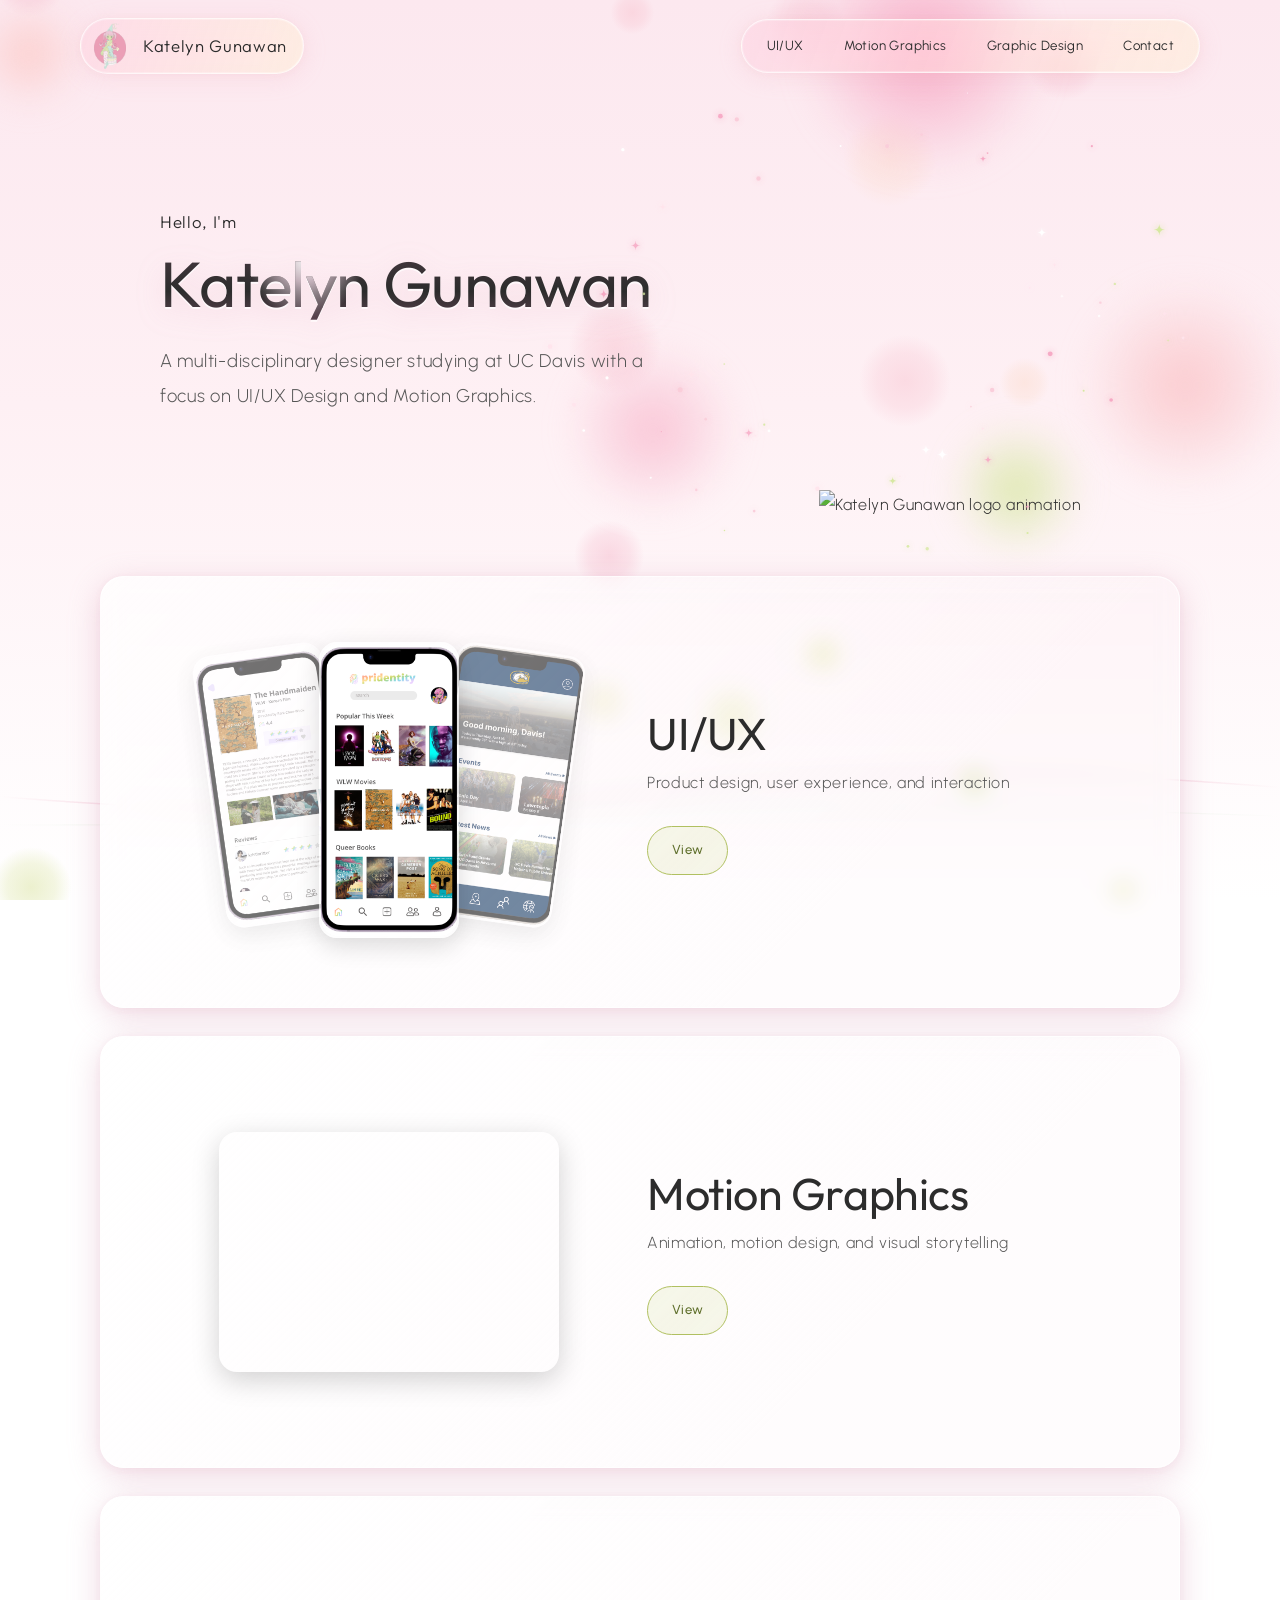
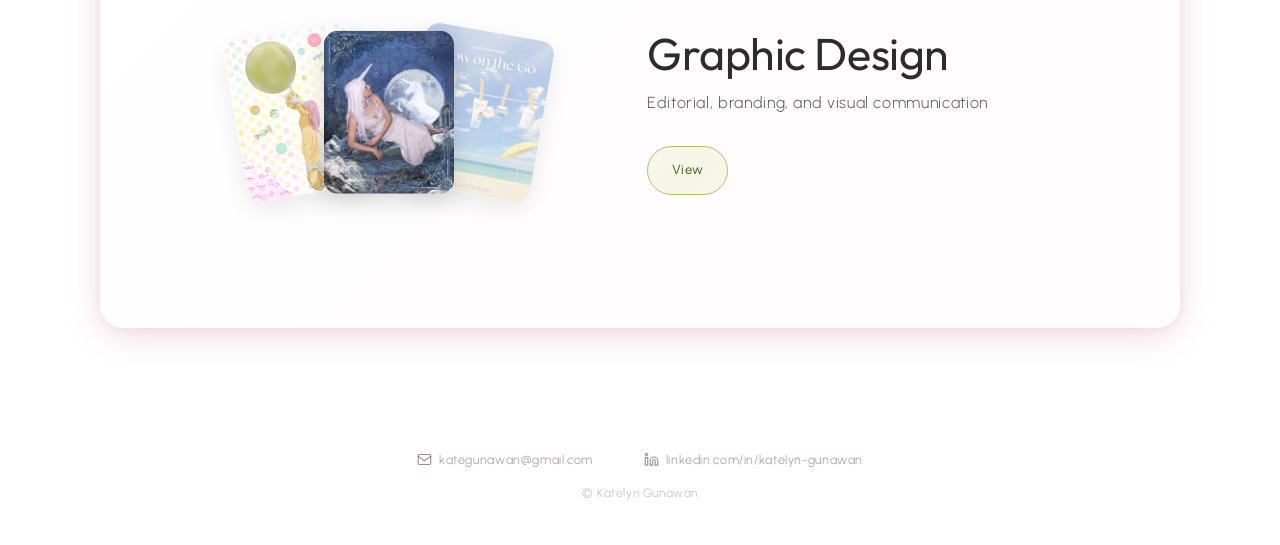
==== commit 972c9b87: "Remove loading screen from homepage Co-Authored-By: Claude Opus 5.5 <noreply@anthropic.com>" ====
--- a/index.html
+++ b/index.html
@@ -535,116 +535,6 @@
   </style>
 </head>
 <body>
-
-  <!-- ── LOADING SCREEN (shows once per visit) ── -->
-  <div id="loader" aria-hidden="true">
-    <div class="loader-inner">
-      <p class="loader-name">Katelyn Gunawan</p>
-      <div class="loader-bar"><span class="loader-fill"></span></div>
-      <p class="loader-meta"><span>Loading portfolio</span><span class="loader-pct">0%</span></p>
-    </div>
-  </div>
-  <style>
-    #loader {
-      position: fixed;
-      inset: 0;
-      z-index: 9999;
-      display: flex;
-      align-items: center;
-      justify-content: center;
-      background: linear-gradient(180deg, #fce8ef 0%, #fef0f4 45%, #ffffff 100%);
-      transition: opacity 0.7s ease, visibility 0.7s ease;
-    }
-    #loader.done { opacity: 0; visibility: hidden; }
-    .loader-inner {
-      width: min(320px, 76vw);
-      text-align: center;
-      transition: transform 0.7s ease;
-    }
-    #loader.done .loader-inner { transform: translateY(-12px); }
-    .loader-name {
-      font-family: 'Outfit', sans-serif;
-      font-weight: 400;
-      font-size: 1.6rem;
-      letter-spacing: -0.01em;
-      color: var(--text-dark);
-      margin-bottom: 18px;
-      opacity: 0;
-      animation: loader-in 0.6s ease 0.1s forwards;
-    }
-    .loader-bar {
-      height: 3px;
-      border-radius: 3px;
-      background: rgba(255,255,255,0.8);
-      box-shadow: 0 0 0 1px rgba(210,140,170,0.18);
-      overflow: hidden;
-    }
-    .loader-fill {
-      display: block;
-      height: 100%;
-      width: 0%;
-      border-radius: inherit;
-      background: linear-gradient(90deg, #f0b3c6, #c8d98a);
-      box-shadow: 0 0 10px rgba(240,179,198,0.7);
-      transition: width 0.25s ease;
-    }
-    .loader-meta {
-      display: flex;
-      justify-content: space-between;
-      margin-top: 10px;
-      font-size: 0.72rem;
-      letter-spacing: 0.14em;
-      text-transform: uppercase;
-      color: rgba(80,50,65,0.55);
-    }
-    .loader-pct { font-variant-numeric: tabular-nums; }
-    @keyframes loader-in {
-      from { opacity: 0; transform: translateY(6px); }
-      to   { opacity: 1; transform: none; }
-    }
-  </style>
-  <script>
-    (function () {
-      var loader = document.getElementById('loader');
-      var seen = false;
-      try { seen = sessionStorage.getItem('kg-loaded') === '1'; } catch (e) {}
-      if (seen) { loader.remove(); return; }
-
-      var reduce = window.matchMedia('(prefers-reduced-motion: reduce)').matches;
-      var MIN = reduce ? 300 : 1600, MAX = 4000;
-      var fill = loader.querySelector('.loader-fill');
-      var pct = loader.querySelector('.loader-pct');
-      var start = performance.now(), ready = false, finished = false, shown = 0;
-
-      function finish() {
-        if (finished) return;
-        finished = true;
-        fill.style.width = '100%'; pct.textContent = '100%';
-        try { sessionStorage.setItem('kg-loaded', '1'); } catch (e) {}
-        setTimeout(function () {
-          loader.classList.add('done');
-          setTimeout(function () { loader.remove(); }, 800);
-        }, 250);
-      }
-
-      function tick(now) {
-        if (finished) return;
-        var t = Math.min((now - start) / MIN, 1);
-        var target = ready ? 100 * t : Math.min(90 * t, 90);
-        shown += (target - shown) * 0.15;
-        fill.style.width = shown.toFixed(1) + '%';
-        pct.textContent = Math.round(shown) + '%';
-        if ((ready && t >= 1) || now - start > MAX) return finish();
-        requestAnimationFrame(tick);
-      }
-      requestAnimationFrame(tick);
-
-      var fontsReady = document.fonts ? document.fonts.ready : Promise.resolve();
-      document.addEventListener('DOMContentLoaded', function () {
-        fontsReady.then(function () { ready = true; });
-      });
-    })();
-  </script>
 
   <canvas id="bg-canvas"></canvas>
 
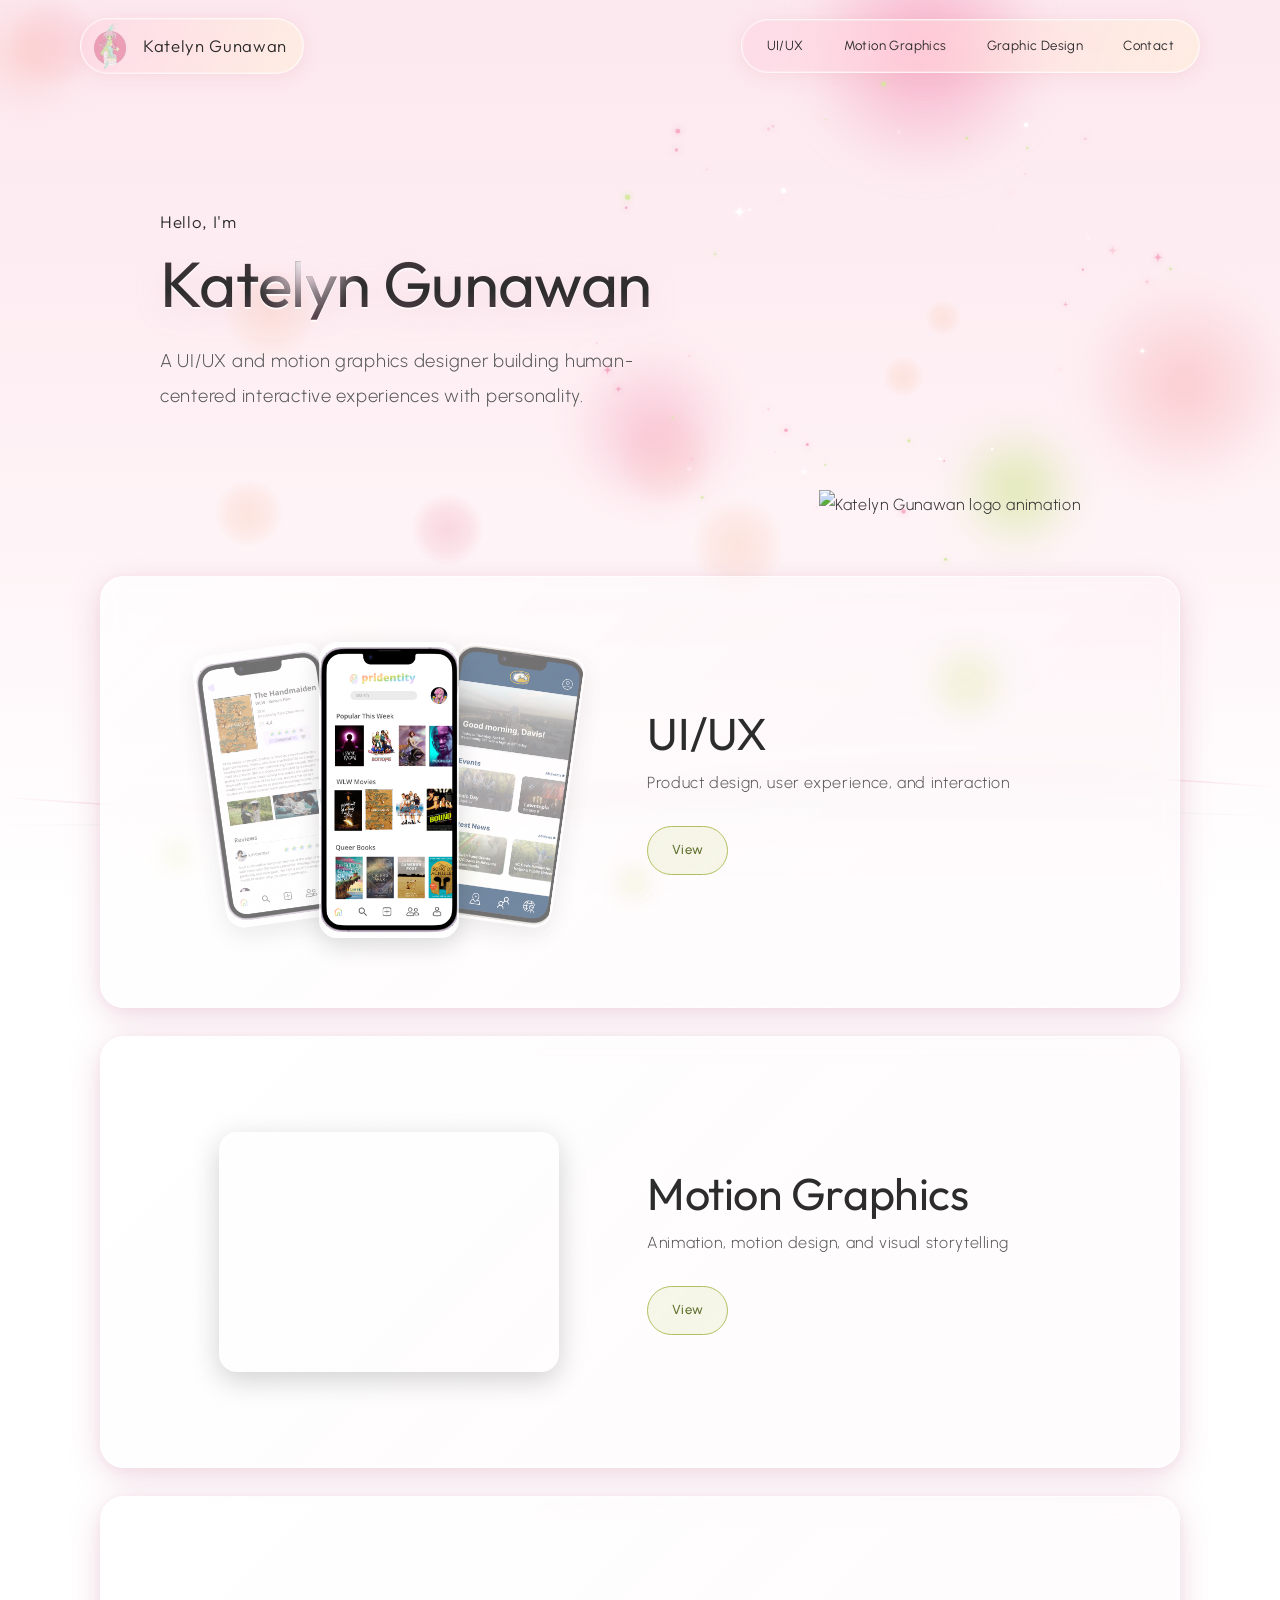
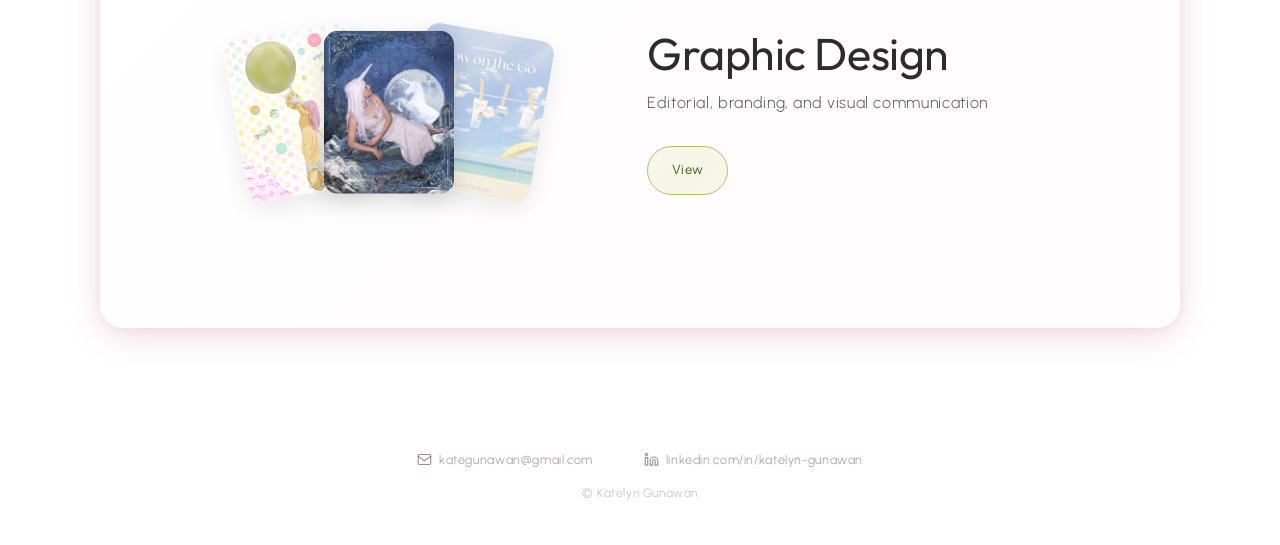
==== commit 945b9632: "Update case studies, homepage line, and host compressed UI/UX videos locally Co-Authored-By: Claude " ====
--- a/index.html
+++ b/index.html
@@ -576,7 +576,7 @@
     <div class="hero-left">
       <p class="hero-eyebrow">Hello, I'm</p>
       <h1 class="hero-name">Katelyn Gunawan</h1>
-      <p class="hero-desc">A multi-disciplinary designer studying at UC Davis with a focus on UI/UX Design and Motion Graphics.</p>
+      <p class="hero-desc">A UI/UX and motion graphics designer building human-centered interactive experiences with personality.</p>
     </div>
 
     <div class="hero-right">
@@ -595,15 +595,15 @@
         <div class="phone-stack">
           <div class="phone-mockup left">
             <img class="still" src="pridentity/hifi3.png" alt="" />
-            <video class="vid" src="https://f004.backblazeb2.com/file/Kattelyn-Portfolio-Files/hifivid2.mov" autoplay loop muted playsinline></video>
+            <video class="vid" src="pridentity/hifivid2.mp4" autoplay loop muted playsinline></video>
           </div>
           <div class="phone-mockup main">
             <img class="still" src="pridentity/hifi2.png" alt="" />
-            <video class="vid" src="https://f004.backblazeb2.com/file/Kattelyn-Portfolio-Files/hifivid1.mov" autoplay loop muted playsinline></video>
+            <video class="vid" src="pridentity/hifivid1.mp4" autoplay loop muted playsinline></video>
           </div>
           <div class="phone-mockup right">
             <img class="still" src="ucdavisapp/hifi1.png" alt="" />
-            <video class="vid" src="https://f004.backblazeb2.com/file/Kattelyn-Portfolio-Files/davishifivid1.mov" autoplay loop muted playsinline></video>
+            <video class="vid" src="ucdavisapp/davishifivid1.mp4" autoplay loop muted playsinline></video>
           </div>
         </div>
       </div>
